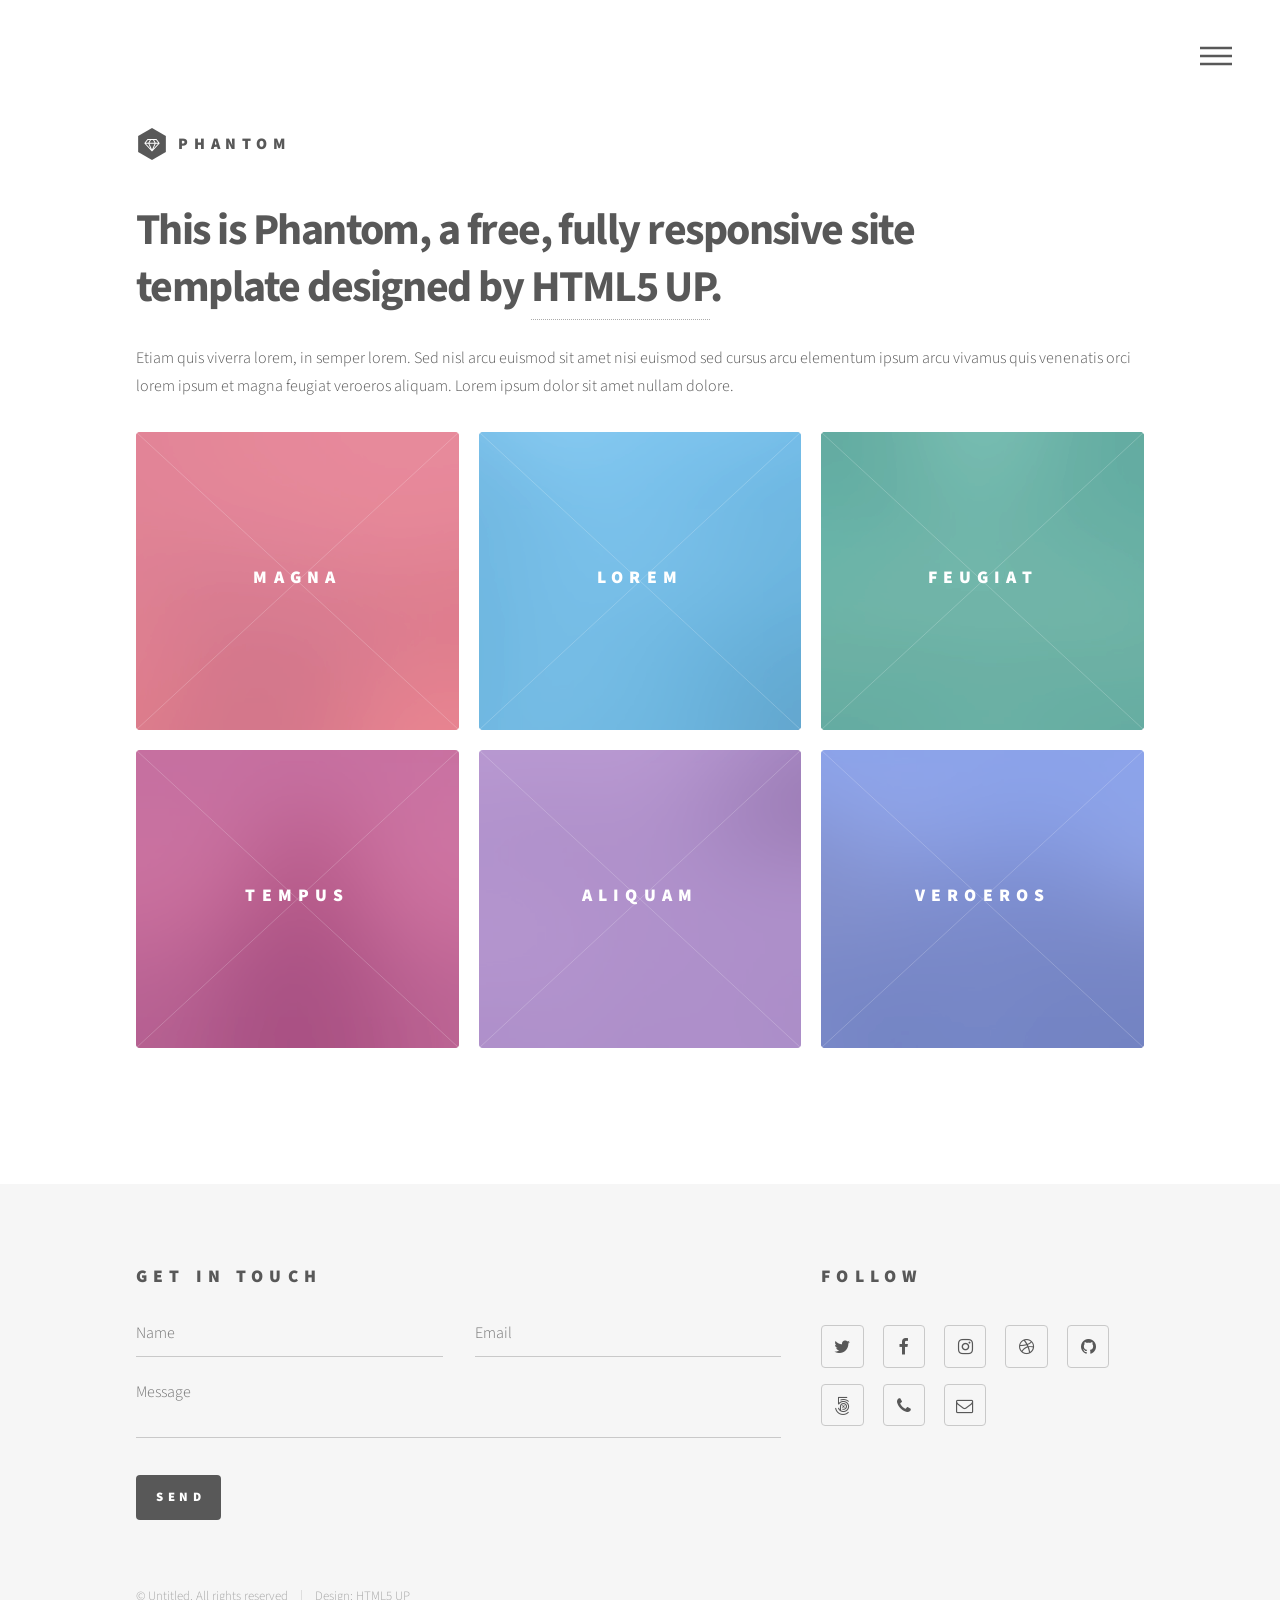
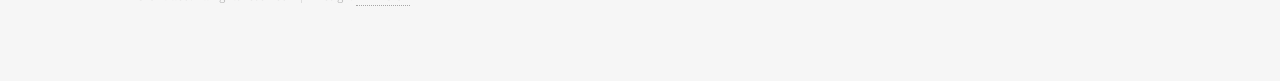
==== index.html @ 1b2cef35 "First commit" ====
<!DOCTYPE HTML>
<!--
	Phantom by HTML5 UP
	html5up.net | @ajlkn
	Free for personal and commercial use under the CCA 3.0 license (html5up.net/license)
-->
<html>
	<head>
		<title>Phantom by HTML5 UP</title>
		<meta charset="utf-8" />
		<meta name="viewport" content="width=device-width, initial-scale=1" />
		<!--[if lte IE 8]><script src="assets/js/ie/html5shiv.js"></script><![endif]-->
		<link rel="stylesheet" href="assets/css/main.css" />
		<!--[if lte IE 9]><link rel="stylesheet" href="assets/css/ie9.css" /><![endif]-->
		<!--[if lte IE 8]><link rel="stylesheet" href="assets/css/ie8.css" /><![endif]-->
	</head>
	<body>
		<!-- Wrapper -->
			<div id="wrapper">

				<!-- Header -->
					<header id="header">
						<div class="inner">

							<!-- Logo -->
								<a href="index.html" class="logo">
									<span class="symbol"><img src="images/logo.svg" alt="" /></span><span class="title">Phantom</span>
								</a>

							<!-- Nav -->
								<nav>
									<ul>
										<li><a href="#menu">Menu</a></li>
									</ul>
								</nav>

						</div>
					</header>

				<!-- Menu -->
					<nav id="menu">
						<h2>Menu</h2>
						<ul>
							<li><a href="index.html">Home</a></li>
							<li><a href="generic.html">Ipsum veroeros</a></li>
							<li><a href="generic.html">Tempus etiam</a></li>
							<li><a href="generic.html">Consequat dolor</a></li>
							<li><a href="elements.html">Elements</a></li>
						</ul>
					</nav>

				<!-- Main -->
					<div id="main">
						<div class="inner">
							<header>
								<h1>This is Phantom, a free, fully responsive site<br />
								template designed by <a href="http://html5up.net">HTML5 UP</a>.</h1>
								<p>Etiam quis viverra lorem, in semper lorem. Sed nisl arcu euismod sit amet nisi euismod sed cursus arcu elementum ipsum arcu vivamus quis venenatis orci lorem ipsum et magna feugiat veroeros aliquam. Lorem ipsum dolor sit amet nullam dolore.</p>
							</header>
							<section class="tiles">
								<article class="style1">
									<span class="image">
										<img src="images/pic01.jpg" alt="" />
									</span>
									<a href="generic.html">
										<h2>Magna</h2>
										<div class="content">
											<p>Sed nisl arcu euismod sit amet nisi lorem etiam dolor veroeros et feugiat.</p>
										</div>
									</a>
								</article>
								<article class="style2">
									<span class="image">
										<img src="images/pic02.jpg" alt="" />
									</span>
									<a href="generic.html">
										<h2>Lorem</h2>
										<div class="content">
											<p>Sed nisl arcu euismod sit amet nisi lorem etiam dolor veroeros et feugiat.</p>
										</div>
									</a>
								</article>
								<article class="style3">
									<span class="image">
										<img src="images/pic03.jpg" alt="" />
									</span>
									<a href="generic.html">
										<h2>Feugiat</h2>
										<div class="content">
											<p>Sed nisl arcu euismod sit amet nisi lorem etiam dolor veroeros et feugiat.</p>
										</div>
									</a>
								</article>
								<article class="style4">
									<span class="image">
										<img src="images/pic04.jpg" alt="" />
									</span>
									<a href="generic.html">
										<h2>Tempus</h2>
										<div class="content">
											<p>Sed nisl arcu euismod sit amet nisi lorem etiam dolor veroeros et feugiat.</p>
										</div>
									</a>
								</article>
								<article class="style5">
									<span class="image">
										<img src="images/pic05.jpg" alt="" />
									</span>
									<a href="generic.html">
										<h2>Aliquam</h2>
										<div class="content">
											<p>Sed nisl arcu euismod sit amet nisi lorem etiam dolor veroeros et feugiat.</p>
										</div>
									</a>
								</article>
								<article class="style6">
									<span class="image">
										<img src="images/pic06.jpg" alt="" />
									</span>
									<a href="generic.html">
										<h2>Veroeros</h2>
										<div class="content">
											<p>Sed nisl arcu euismod sit amet nisi lorem etiam dolor veroeros et feugiat.</p>
										</div>
									</a>
								</article>
								<article class="style2">
									<span class="image">
										<img src="images/pic07.jpg" alt="" />
									</span>
									<a href="generic.html">
										<h2>Ipsum</h2>
										<div class="content">
											<p>Sed nisl arcu euismod sit amet nisi lorem etiam dolor veroeros et feugiat.</p>
										</div>
									</a>
								</article>
								<article class="style3">
									<span class="image">
										<img src="images/pic08.jpg" alt="" />
									</span>
									<a href="generic.html">
										<h2>Dolor</h2>
										<div class="content">
											<p>Sed nisl arcu euismod sit amet nisi lorem etiam dolor veroeros et feugiat.</p>
										</div>
									</a>
								</article>
								<article class="style1">
									<span class="image">
										<img src="images/pic09.jpg" alt="" />
									</span>
									<a href="generic.html">
										<h2>Nullam</h2>
										<div class="content">
											<p>Sed nisl arcu euismod sit amet nisi lorem etiam dolor veroeros et feugiat.</p>
										</div>
									</a>
								</article>
								<article class="style5">
									<span class="image">
										<img src="images/pic10.jpg" alt="" />
									</span>
									<a href="generic.html">
										<h2>Ultricies</h2>
										<div class="content">
											<p>Sed nisl arcu euismod sit amet nisi lorem etiam dolor veroeros et feugiat.</p>
										</div>
									</a>
								</article>
								<article class="style6">
									<span class="image">
										<img src="images/pic11.jpg" alt="" />
									</span>
									<a href="generic.html">
										<h2>Dictum</h2>
										<div class="content">
											<p>Sed nisl arcu euismod sit amet nisi lorem etiam dolor veroeros et feugiat.</p>
										</div>
									</a>
								</article>
								<article class="style4">
									<span class="image">
										<img src="images/pic12.jpg" alt="" />
									</span>
									<a href="generic.html">
										<h2>Pretium</h2>
										<div class="content">
											<p>Sed nisl arcu euismod sit amet nisi lorem etiam dolor veroeros et feugiat.</p>
										</div>
									</a>
								</article>
							</section>
						</div>
					</div>

				<!-- Footer -->
					<footer id="footer">
						<div class="inner">
							<section>
								<h2>Get in touch</h2>
								<form method="post" action="#">
									<div class="field half first">
										<input type="text" name="name" id="name" placeholder="Name" />
									</div>
									<div class="field half">
										<input type="email" name="email" id="email" placeholder="Email" />
									</div>
									<div class="field">
										<textarea name="message" id="message" placeholder="Message"></textarea>
									</div>
									<ul class="actions">
										<li><input type="submit" value="Send" class="special" /></li>
									</ul>
								</form>
							</section>
							<section>
								<h2>Follow</h2>
								<ul class="icons">
									<li><a href="#" class="icon style2 fa-twitter"><span class="label">Twitter</span></a></li>
									<li><a href="#" class="icon style2 fa-facebook"><span class="label">Facebook</span></a></li>
									<li><a href="#" class="icon style2 fa-instagram"><span class="label">Instagram</span></a></li>
									<li><a href="#" class="icon style2 fa-dribbble"><span class="label">Dribbble</span></a></li>
									<li><a href="#" class="icon style2 fa-github"><span class="label">GitHub</span></a></li>
									<li><a href="#" class="icon style2 fa-500px"><span class="label">500px</span></a></li>
									<li><a href="#" class="icon style2 fa-phone"><span class="label">Phone</span></a></li>
									<li><a href="#" class="icon style2 fa-envelope-o"><span class="label">Email</span></a></li>
								</ul>
							</section>
							<ul class="copyright">
								<li>&copy; Untitled. All rights reserved</li><li>Design: <a href="http://html5up.net">HTML5 UP</a></li>
							</ul>
						</div>
					</footer>

			</div>

		<!-- Scripts -->
			<script src="assets/js/jquery.min.js"></script>
			<script src="assets/js/skel.min.js"></script>
			<script src="assets/js/util.js"></script>
			<!--[if lte IE 8]><script src="assets/js/ie/respond.min.js"></script><![endif]-->
			<script src="assets/js/main.js"></script>

	</body>
</html>
---- assets/css/main.css ----
@import url(font-awesome.min.css);
@import url("https://fonts.googleapis.com/css?family=Source+Sans+Pro:300,700,900");

/*
	Phantom by HTML5 UP
	html5up.net | @ajlkn
	Free for personal and commercial use under the CCA 3.0 license (html5up.net/license)
*/

/* Reset */

	html, body, div, span, applet, object, iframe, h1, h2, h3, h4, h5, h6, p, blockquote, pre, a, abbr, acronym, address, big, cite, code, del, dfn, em, img, ins, kbd, q, s, samp, small, strike, strong, sub, sup, tt, var, b, u, i, center, dl, dt, dd, ol, ul, li, fieldset, form, label, legend, table, caption, tbody, tfoot, thead, tr, th, td, article, aside, canvas, details, embed, figure, figcaption, footer, header, hgroup, menu, nav, output, ruby, section, summary, time, mark, audio, video {
		margin: 0;
		padding: 0;
		border: 0;
		font-size: 100%;
		font: inherit;
		vertical-align: baseline;
	}

	article, aside, details, figcaption, figure, footer, header, hgroup, menu, nav, section {
		display: block;
	}

	body {
		line-height: 1;
	}

	ol, ul {
		list-style: none;
	}

	blockquote, q {
		quotes: none;
	}

	blockquote:before, blockquote:after, q:before, q:after {
		content: '';
		content: none;
	}

	table {
		border-collapse: collapse;
		border-spacing: 0;
	}

	body {
		-webkit-text-size-adjust: none;
	}

/* Box Model */

	*, *:before, *:after {
		-moz-box-sizing: border-box;
		-webkit-box-sizing: border-box;
		box-sizing: border-box;
	}

/* Grid */

	.row {
		border-bottom: solid 1px transparent;
		-moz-box-sizing: border-box;
		-webkit-box-sizing: border-box;
		box-sizing: border-box;
	}

	.row > * {
		float: left;
		-moz-box-sizing: border-box;
		-webkit-box-sizing: border-box;
		box-sizing: border-box;
	}

	.row:after, .row:before {
		content: '';
		display: block;
		clear: both;
		height: 0;
	}

	.row.uniform > * > :first-child {
		margin-top: 0;
	}

	.row.uniform > * > :last-child {
		margin-bottom: 0;
	}

	.row.\30 \25 > * {
		padding: 0 0 0 0em;
	}

	.row.\30 \25 {
		margin: 0 0 -1px 0em;
	}

	.row.uniform.\30 \25 > * {
		padding: 0em 0 0 0em;
	}

	.row.uniform.\30 \25 {
		margin: 0em 0 -1px 0em;
	}

	.row > * {
		padding: 0 0 0 2em;
	}

	.row {
		margin: 0 0 -1px -2em;
	}

	.row.uniform > * {
		padding: 2em 0 0 2em;
	}

	.row.uniform {
		margin: -2em 0 -1px -2em;
	}

	.row.\32 00\25 > * {
		padding: 0 0 0 4em;
	}

	.row.\32 00\25 {
		margin: 0 0 -1px -4em;
	}

	.row.uniform.\32 00\25 > * {
		padding: 4em 0 0 4em;
	}

	.row.uniform.\32 00\25 {
		margin: -4em 0 -1px -4em;
	}

	.row.\31 50\25 > * {
		padding: 0 0 0 3em;
	}

	.row.\31 50\25 {
		margin: 0 0 -1px -3em;
	}

	.row.uniform.\31 50\25 > * {
		padding: 3em 0 0 3em;
	}

	.row.uniform.\31 50\25 {
		margin: -3em 0 -1px -3em;
	}

	.row.\35 0\25 > * {
		padding: 0 0 0 1em;
	}

	.row.\35 0\25 {
		margin: 0 0 -1px -1em;
	}

	.row.uniform.\35 0\25 > * {
		padding: 1em 0 0 1em;
	}

	.row.uniform.\35 0\25 {
		margin: -1em 0 -1px -1em;
	}

	.row.\32 5\25 > * {
		padding: 0 0 0 0.5em;
	}

	.row.\32 5\25 {
		margin: 0 0 -1px -0.5em;
	}

	.row.uniform.\32 5\25 > * {
		padding: 0.5em 0 0 0.5em;
	}

	.row.uniform.\32 5\25 {
		margin: -0.5em 0 -1px -0.5em;
	}

	.\31 2u, .\31 2u\24 {
		width: 100%;
		clear: none;
		margin-left: 0;
	}

	.\31 1u, .\31 1u\24 {
		width: 91.6666666667%;
		clear: none;
		margin-left: 0;
	}

	.\31 0u, .\31 0u\24 {
		width: 83.3333333333%;
		clear: none;
		margin-left: 0;
	}

	.\39 u, .\39 u\24 {
		width: 75%;
		clear: none;
		margin-left: 0;
	}

	.\38 u, .\38 u\24 {
		width: 66.6666666667%;
		clear: none;
		margin-left: 0;
	}

	.\37 u, .\37 u\24 {
		width: 58.3333333333%;
		clear: none;
		margin-left: 0;
	}

	.\36 u, .\36 u\24 {
		width: 50%;
		clear: none;
		margin-left: 0;
	}

	.\35 u, .\35 u\24 {
		width: 41.6666666667%;
		clear: none;
		margin-left: 0;
	}

	.\34 u, .\34 u\24 {
		width: 33.3333333333%;
		clear: none;
		margin-left: 0;
	}

	.\33 u, .\33 u\24 {
		width: 25%;
		clear: none;
		margin-left: 0;
	}

	.\32 u, .\32 u\24 {
		width: 16.6666666667%;
		clear: none;
		margin-left: 0;
	}

	.\31 u, .\31 u\24 {
		width: 8.3333333333%;
		clear: none;
		margin-left: 0;
	}

	.\31 2u\24 + *,
	.\31 1u\24 + *,
	.\31 0u\24 + *,
	.\39 u\24 + *,
	.\38 u\24 + *,
	.\37 u\24 + *,
	.\36 u\24 + *,
	.\35 u\24 + *,
	.\34 u\24 + *,
	.\33 u\24 + *,
	.\32 u\24 + *,
	.\31 u\24 + * {
		clear: left;
	}

	.\-11u {
		margin-left: 91.66667%;
	}

	.\-10u {
		margin-left: 83.33333%;
	}

	.\-9u {
		margin-left: 75%;
	}

	.\-8u {
		margin-left: 66.66667%;
	}

	.\-7u {
		margin-left: 58.33333%;
	}

	.\-6u {
		margin-left: 50%;
	}

	.\-5u {
		margin-left: 41.66667%;
	}

	.\-4u {
		margin-left: 33.33333%;
	}

	.\-3u {
		margin-left: 25%;
	}

	.\-2u {
		margin-left: 16.66667%;
	}

	.\-1u {
		margin-left: 8.33333%;
	}

	@media screen and (max-width: 1680px) {

		.row > * {
			padding: 0 0 0 2em;
		}

		.row {
			margin: 0 0 -1px -2em;
		}

		.row.uniform > * {
			padding: 2em 0 0 2em;
		}

		.row.uniform {
			margin: -2em 0 -1px -2em;
		}

		.row.\32 00\25 > * {
			padding: 0 0 0 4em;
		}

		.row.\32 00\25 {
			margin: 0 0 -1px -4em;
		}

		.row.uniform.\32 00\25 > * {
			padding: 4em 0 0 4em;
		}

		.row.uniform.\32 00\25 {
			margin: -4em 0 -1px -4em;
		}

		.row.\31 50\25 > * {
			padding: 0 0 0 3em;
		}

		.row.\31 50\25 {
			margin: 0 0 -1px -3em;
		}

		.row.uniform.\31 50\25 > * {
			padding: 3em 0 0 3em;
		}

		.row.uniform.\31 50\25 {
			margin: -3em 0 -1px -3em;
		}

		.row.\35 0\25 > * {
			padding: 0 0 0 1em;
		}

		.row.\35 0\25 {
			margin: 0 0 -1px -1em;
		}

		.row.uniform.\35 0\25 > * {
			padding: 1em 0 0 1em;
		}

		.row.uniform.\35 0\25 {
			margin: -1em 0 -1px -1em;
		}

		.row.\32 5\25 > * {
			padding: 0 0 0 0.5em;
		}

		.row.\32 5\25 {
			margin: 0 0 -1px -0.5em;
		}

		.row.uniform.\32 5\25 > * {
			padding: 0.5em 0 0 0.5em;
		}

		.row.uniform.\32 5\25 {
			margin: -0.5em 0 -1px -0.5em;
		}

		.\31 2u\28xlarge\29, .\31 2u\24\28xlarge\29 {
			width: 100%;
			clear: none;
			margin-left: 0;
		}

		.\31 1u\28xlarge\29, .\31 1u\24\28xlarge\29 {
			width: 91.6666666667%;
			clear: none;
			margin-left: 0;
		}

		.\31 0u\28xlarge\29, .\31 0u\24\28xlarge\29 {
			width: 83.3333333333%;
			clear: none;
			margin-left: 0;
		}

		.\39 u\28xlarge\29, .\39 u\24\28xlarge\29 {
			width: 75%;
			clear: none;
			margin-left: 0;
		}

		.\38 u\28xlarge\29, .\38 u\24\28xlarge\29 {
			width: 66.6666666667%;
			clear: none;
			margin-left: 0;
		}

		.\37 u\28xlarge\29, .\37 u\24\28xlarge\29 {
			width: 58.3333333333%;
			clear: none;
			margin-left: 0;
		}

		.\36 u\28xlarge\29, .\36 u\24\28xlarge\29 {
			width: 50%;
			clear: none;
			margin-left: 0;
		}

		.\35 u\28xlarge\29, .\35 u\24\28xlarge\29 {
			width: 41.6666666667%;
			clear: none;
			margin-left: 0;
		}

		.\34 u\28xlarge\29, .\34 u\24\28xlarge\29 {
			width: 33.3333333333%;
			clear: none;
			margin-left: 0;
		}

		.\33 u\28xlarge\29, .\33 u\24\28xlarge\29 {
			width: 25%;
			clear: none;
			margin-left: 0;
		}

		.\32 u\28xlarge\29, .\32 u\24\28xlarge\29 {
			width: 16.6666666667%;
			clear: none;
			margin-left: 0;
		}

		.\31 u\28xlarge\29, .\31 u\24\28xlarge\29 {
			width: 8.3333333333%;
			clear: none;
			margin-left: 0;
		}

		.\31 2u\24\28xlarge\29 + *,
		.\31 1u\24\28xlarge\29 + *,
		.\31 0u\24\28xlarge\29 + *,
		.\39 u\24\28xlarge\29 + *,
		.\38 u\24\28xlarge\29 + *,
		.\37 u\24\28xlarge\29 + *,
		.\36 u\24\28xlarge\29 + *,
		.\35 u\24\28xlarge\29 + *,
		.\34 u\24\28xlarge\29 + *,
		.\33 u\24\28xlarge\29 + *,
		.\32 u\24\28xlarge\29 + *,
		.\31 u\24\28xlarge\29 + * {
			clear: left;
		}

		.\-11u\28xlarge\29 {
			margin-left: 91.66667%;
		}

		.\-10u\28xlarge\29 {
			margin-left: 83.33333%;
		}

		.\-9u\28xlarge\29 {
			margin-left: 75%;
		}

		.\-8u\28xlarge\29 {
			margin-left: 66.66667%;
		}

		.\-7u\28xlarge\29 {
			margin-left: 58.33333%;
		}

		.\-6u\28xlarge\29 {
			margin-left: 50%;
		}

		.\-5u\28xlarge\29 {
			margin-left: 41.66667%;
		}

		.\-4u\28xlarge\29 {
			margin-left: 33.33333%;
		}

		.\-3u\28xlarge\29 {
			margin-left: 25%;
		}

		.\-2u\28xlarge\29 {
			margin-left: 16.66667%;
		}

		.\-1u\28xlarge\29 {
			margin-left: 8.33333%;
		}

	}

	@media screen and (max-width: 1280px) {

		.row > * {
			padding: 0 0 0 2em;
		}

		.row {
			margin: 0 0 -1px -2em;
		}

		.row.uniform > * {
			padding: 2em 0 0 2em;
		}

		.row.uniform {
			margin: -2em 0 -1px -2em;
		}

		.row.\32 00\25 > * {
			padding: 0 0 0 4em;
		}

		.row.\32 00\25 {
			margin: 0 0 -1px -4em;
		}

		.row.uniform.\32 00\25 > * {
			padding: 4em 0 0 4em;
		}

		.row.uniform.\32 00\25 {
			margin: -4em 0 -1px -4em;
		}

		.row.\31 50\25 > * {
			padding: 0 0 0 3em;
		}

		.row.\31 50\25 {
			margin: 0 0 -1px -3em;
		}

		.row.uniform.\31 50\25 > * {
			padding: 3em 0 0 3em;
		}

		.row.uniform.\31 50\25 {
			margin: -3em 0 -1px -3em;
		}

		.row.\35 0\25 > * {
			padding: 0 0 0 1em;
		}

		.row.\35 0\25 {
			margin: 0 0 -1px -1em;
		}

		.row.uniform.\35 0\25 > * {
			padding: 1em 0 0 1em;
		}

		.row.uniform.\35 0\25 {
			margin: -1em 0 -1px -1em;
		}

		.row.\32 5\25 > * {
			padding: 0 0 0 0.5em;
		}

		.row.\32 5\25 {
			margin: 0 0 -1px -0.5em;
		}

		.row.uniform.\32 5\25 > * {
			padding: 0.5em 0 0 0.5em;
		}

		.row.uniform.\32 5\25 {
			margin: -0.5em 0 -1px -0.5em;
		}

		.\31 2u\28large\29, .\31 2u\24\28large\29 {
			width: 100%;
			clear: none;
			margin-left: 0;
		}

		.\31 1u\28large\29, .\31 1u\24\28large\29 {
			width: 91.6666666667%;
			clear: none;
			margin-left: 0;
		}

		.\31 0u\28large\29, .\31 0u\24\28large\29 {
			width: 83.3333333333%;
			clear: none;
			margin-left: 0;
		}

		.\39 u\28large\29, .\39 u\24\28large\29 {
			width: 75%;
			clear: none;
			margin-left: 0;
		}

		.\38 u\28large\29, .\38 u\24\28large\29 {
			width: 66.6666666667%;
			clear: none;
			margin-left: 0;
		}

		.\37 u\28large\29, .\37 u\24\28large\29 {
			width: 58.3333333333%;
			clear: none;
			margin-left: 0;
		}

		.\36 u\28large\29, .\36 u\24\28large\29 {
			width: 50%;
			clear: none;
			margin-left: 0;
		}

		.\35 u\28large\29, .\35 u\24\28large\29 {
			width: 41.6666666667%;
			clear: none;
			margin-left: 0;
		}

		.\34 u\28large\29, .\34 u\24\28large\29 {
			width: 33.3333333333%;
			clear: none;
			margin-left: 0;
		}

		.\33 u\28large\29, .\33 u\24\28large\29 {
			width: 25%;
			clear: none;
			margin-left: 0;
		}

		.\32 u\28large\29, .\32 u\24\28large\29 {
			width: 16.6666666667%;
			clear: none;
			margin-left: 0;
		}

		.\31 u\28large\29, .\31 u\24\28large\29 {
			width: 8.3333333333%;
			clear: none;
			margin-left: 0;
		}

		.\31 2u\24\28large\29 + *,
		.\31 1u\24\28large\29 + *,
		.\31 0u\24\28large\29 + *,
		.\39 u\24\28large\29 + *,
		.\38 u\24\28large\29 + *,
		.\37 u\24\28large\29 + *,
		.\36 u\24\28large\29 + *,
		.\35 u\24\28large\29 + *,
		.\34 u\24\28large\29 + *,
		.\33 u\24\28large\29 + *,
		.\32 u\24\28large\29 + *,
		.\31 u\24\28large\29 + * {
			clear: left;
		}

		.\-11u\28large\29 {
			margin-left: 91.66667%;
		}

		.\-10u\28large\29 {
			margin-left: 83.33333%;
		}

		.\-9u\28large\29 {
			margin-left: 75%;
		}

		.\-8u\28large\29 {
			margin-left: 66.66667%;
		}

		.\-7u\28large\29 {
			margin-left: 58.33333%;
		}

		.\-6u\28large\29 {
			margin-left: 50%;
		}

		.\-5u\28large\29 {
			margin-left: 41.66667%;
		}

		.\-4u\28large\29 {
			margin-left: 33.33333%;
		}

		.\-3u\28large\29 {
			margin-left: 25%;
		}

		.\-2u\28large\29 {
			margin-left: 16.66667%;
		}

		.\-1u\28large\29 {
			margin-left: 8.33333%;
		}

	}

	@media screen and (max-width: 980px) {

		.row > * {
			padding: 0 0 0 1.5em;
		}

		.row {
			margin: 0 0 -1px -1.5em;
		}

		.row.uniform > * {
			padding: 1.5em 0 0 1.5em;
		}

		.row.uniform {
			margin: -1.5em 0 -1px -1.5em;
		}

		.row.\32 00\25 > * {
			padding: 0 0 0 3em;
		}

		.row.\32 00\25 {
			margin: 0 0 -1px -3em;
		}

		.row.uniform.\32 00\25 > * {
			padding: 3em 0 0 3em;
		}

		.row.uniform.\32 00\25 {
			margin: -3em 0 -1px -3em;
		}

		.row.\31 50\25 > * {
			padding: 0 0 0 2.25em;
		}

		.row.\31 50\25 {
			margin: 0 0 -1px -2.25em;
		}

		.row.uniform.\31 50\25 > * {
			padding: 2.25em 0 0 2.25em;
		}

		.row.uniform.\31 50\25 {
			margin: -2.25em 0 -1px -2.25em;
		}

		.row.\35 0\25 > * {
			padding: 0 0 0 0.75em;
		}

		.row.\35 0\25 {
			margin: 0 0 -1px -0.75em;
		}

		.row.uniform.\35 0\25 > * {
			padding: 0.75em 0 0 0.75em;
		}

		.row.uniform.\35 0\25 {
			margin: -0.75em 0 -1px -0.75em;
		}

		.row.\32 5\25 > * {
			padding: 0 0 0 0.375em;
		}

		.row.\32 5\25 {
			margin: 0 0 -1px -0.375em;
		}

		.row.uniform.\32 5\25 > * {
			padding: 0.375em 0 0 0.375em;
		}

		.row.uniform.\32 5\25 {
			margin: -0.375em 0 -1px -0.375em;
		}

		.\31 2u\28medium\29, .\31 2u\24\28medium\29 {
			width: 100%;
			clear: none;
			margin-left: 0;
		}

		.\31 1u\28medium\29, .\31 1u\24\28medium\29 {
			width: 91.6666666667%;
			clear: none;
			margin-left: 0;
		}

		.\31 0u\28medium\29, .\31 0u\24\28medium\29 {
			width: 83.3333333333%;
			clear: none;
			margin-left: 0;
		}

		.\39 u\28medium\29, .\39 u\24\28medium\29 {
			width: 75%;
			clear: none;
			margin-left: 0;
		}

		.\38 u\28medium\29, .\38 u\24\28medium\29 {
			width: 66.6666666667%;
			clear: none;
			margin-left: 0;
		}

		.\37 u\28medium\29, .\37 u\24\28medium\29 {
			width: 58.3333333333%;
			clear: none;
			margin-left: 0;
		}

		.\36 u\28medium\29, .\36 u\24\28medium\29 {
			width: 50%;
			clear: none;
			margin-left: 0;
		}

		.\35 u\28medium\29, .\35 u\24\28medium\29 {
			width: 41.6666666667%;
			clear: none;
			margin-left: 0;
		}

		.\34 u\28medium\29, .\34 u\24\28medium\29 {
			width: 33.3333333333%;
			clear: none;
			margin-left: 0;
		}

		.\33 u\28medium\29, .\33 u\24\28medium\29 {
			width: 25%;
			clear: none;
			margin-left: 0;
		}

		.\32 u\28medium\29, .\32 u\24\28medium\29 {
			width: 16.6666666667%;
			clear: none;
			margin-left: 0;
		}

		.\31 u\28medium\29, .\31 u\24\28medium\29 {
			width: 8.3333333333%;
			clear: none;
			margin-left: 0;
		}

		.\31 2u\24\28medium\29 + *,
		.\31 1u\24\28medium\29 + *,
		.\31 0u\24\28medium\29 + *,
		.\39 u\24\28medium\29 + *,
		.\38 u\24\28medium\29 + *,
		.\37 u\24\28medium\29 + *,
		.\36 u\24\28medium\29 + *,
		.\35 u\24\28medium\29 + *,
		.\34 u\24\28medium\29 + *,
		.\33 u\24\28medium\29 + *,
		.\32 u\24\28medium\29 + *,
		.\31 u\24\28medium\29 + * {
			clear: left;
		}

		.\-11u\28medium\29 {
			margin-left: 91.66667%;
		}

		.\-10u\28medium\29 {
			margin-left: 83.33333%;
		}

		.\-9u\28medium\29 {
			margin-left: 75%;
		}

		.\-8u\28medium\29 {
			margin-left: 66.66667%;
		}

		.\-7u\28medium\29 {
			margin-left: 58.33333%;
		}

		.\-6u\28medium\29 {
			margin-left: 50%;
		}

		.\-5u\28medium\29 {
			margin-left: 41.66667%;
		}

		.\-4u\28medium\29 {
			margin-left: 33.33333%;
		}

		.\-3u\28medium\29 {
			margin-left: 25%;
		}

		.\-2u\28medium\29 {
			margin-left: 16.66667%;
		}

		.\-1u\28medium\29 {
			margin-left: 8.33333%;
		}

	}

	@media screen and (max-width: 736px) {

		.row > * {
			padding: 0 0 0 1em;
		}

		.row {
			margin: 0 0 -1px -1em;
		}

		.row.uniform > * {
			padding: 1em 0 0 1em;
		}

		.row.uniform {
			margin: -1em 0 -1px -1em;
		}

		.row.\32 00\25 > * {
			padding: 0 0 0 2em;
		}

		.row.\32 00\25 {
			margin: 0 0 -1px -2em;
		}

		.row.uniform.\32 00\25 > * {
			padding: 2em 0 0 2em;
		}

		.row.uniform.\32 00\25 {
			margin: -2em 0 -1px -2em;
		}

		.row.\31 50\25 > * {
			padding: 0 0 0 1.5em;
		}

		.row.\31 50\25 {
			margin: 0 0 -1px -1.5em;
		}

		.row.uniform.\31 50\25 > * {
			padding: 1.5em 0 0 1.5em;
		}

		.row.uniform.\31 50\25 {
			margin: -1.5em 0 -1px -1.5em;
		}

		.row.\35 0\25 > * {
			padding: 0 0 0 0.5em;
		}

		.row.\35 0\25 {
			margin: 0 0 -1px -0.5em;
		}

		.row.uniform.\35 0\25 > * {
			padding: 0.5em 0 0 0.5em;
		}

		.row.uniform.\35 0\25 {
			margin: -0.5em 0 -1px -0.5em;
		}

		.row.\32 5\25 > * {
			padding: 0 0 0 0.25em;
		}

		.row.\32 5\25 {
			margin: 0 0 -1px -0.25em;
		}

		.row.uniform.\32 5\25 > * {
			padding: 0.25em 0 0 0.25em;
		}

		.row.uniform.\32 5\25 {
			margin: -0.25em 0 -1px -0.25em;
		}

		.\31 2u\28small\29, .\31 2u\24\28small\29 {
			width: 100%;
			clear: none;
			margin-left: 0;
		}

		.\31 1u\28small\29, .\31 1u\24\28small\29 {
			width: 91.6666666667%;
			clear: none;
			margin-left: 0;
		}

		.\31 0u\28small\29, .\31 0u\24\28small\29 {
			width: 83.3333333333%;
			clear: none;
			margin-left: 0;
		}

		.\39 u\28small\29, .\39 u\24\28small\29 {
			width: 75%;
			clear: none;
			margin-left: 0;
		}

		.\38 u\28small\29, .\38 u\24\28small\29 {
			width: 66.6666666667%;
			clear: none;
			margin-left: 0;
		}

		.\37 u\28small\29, .\37 u\24\28small\29 {
			width: 58.3333333333%;
			clear: none;
			margin-left: 0;
		}

		.\36 u\28small\29, .\36 u\24\28small\29 {
			width: 50%;
			clear: none;
			margin-left: 0;
		}

		.\35 u\28small\29, .\35 u\24\28small\29 {
			width: 41.6666666667%;
			clear: none;
			margin-left: 0;
		}

		.\34 u\28small\29, .\34 u\24\28small\29 {
			width: 33.3333333333%;
			clear: none;
			margin-left: 0;
		}

		.\33 u\28small\29, .\33 u\24\28small\29 {
			width: 25%;
			clear: none;
			margin-left: 0;
		}

		.\32 u\28small\29, .\32 u\24\28small\29 {
			width: 16.6666666667%;
			clear: none;
			margin-left: 0;
		}

		.\31 u\28small\29, .\31 u\24\28small\29 {
			width: 8.3333333333%;
			clear: none;
			margin-left: 0;
		}

		.\31 2u\24\28small\29 + *,
		.\31 1u\24\28small\29 + *,
		.\31 0u\24\28small\29 + *,
		.\39 u\24\28small\29 + *,
		.\38 u\24\28small\29 + *,
		.\37 u\24\28small\29 + *,
		.\36 u\24\28small\29 + *,
		.\35 u\24\28small\29 + *,
		.\34 u\24\28small\29 + *,
		.\33 u\24\28small\29 + *,
		.\32 u\24\28small\29 + *,
		.\31 u\24\28small\29 + * {
			clear: left;
		}

		.\-11u\28small\29 {
			margin-left: 91.66667%;
		}

		.\-10u\28small\29 {
			margin-left: 83.33333%;
		}

		.\-9u\28small\29 {
			margin-left: 75%;
		}

		.\-8u\28small\29 {
			margin-left: 66.66667%;
		}

		.\-7u\28small\29 {
			margin-left: 58.33333%;
		}

		.\-6u\28small\29 {
			margin-left: 50%;
		}

		.\-5u\28small\29 {
			margin-left: 41.66667%;
		}

		.\-4u\28small\29 {
			margin-left: 33.33333%;
		}

		.\-3u\28small\29 {
			margin-left: 25%;
		}

		.\-2u\28small\29 {
			margin-left: 16.66667%;
		}

		.\-1u\28small\29 {
			margin-left: 8.33333%;
		}

	}

	@media screen and (max-width: 480px) {

		.row > * {
			padding: 0 0 0 1em;
		}

		.row {
			margin: 0 0 -1px -1em;
		}

		.row.uniform > * {
			padding: 1em 0 0 1em;
		}

		.row.uniform {
			margin: -1em 0 -1px -1em;
		}

		.row.\32 00\25 > * {
			padding: 0 0 0 2em;
		}

		.row.\32 00\25 {
			margin: 0 0 -1px -2em;
		}

		.row.uniform.\32 00\25 > * {
			padding: 2em 0 0 2em;
		}

		.row.uniform.\32 00\25 {
			margin: -2em 0 -1px -2em;
		}

		.row.\31 50\25 > * {
			padding: 0 0 0 1.5em;
		}

		.row.\31 50\25 {
			margin: 0 0 -1px -1.5em;
		}

		.row.uniform.\31 50\25 > * {
			padding: 1.5em 0 0 1.5em;
		}

		.row.uniform.\31 50\25 {
			margin: -1.5em 0 -1px -1.5em;
		}

		.row.\35 0\25 > * {
			padding: 0 0 0 0.5em;
		}

		.row.\35 0\25 {
			margin: 0 0 -1px -0.5em;
		}

		.row.uniform.\35 0\25 > * {
			padding: 0.5em 0 0 0.5em;
		}

		.row.uniform.\35 0\25 {
			margin: -0.5em 0 -1px -0.5em;
		}

		.row.\32 5\25 > * {
			padding: 0 0 0 0.25em;
		}

		.row.\32 5\25 {
			margin: 0 0 -1px -0.25em;
		}

		.row.uniform.\32 5\25 > * {
			padding: 0.25em 0 0 0.25em;
		}

		.row.uniform.\32 5\25 {
			margin: -0.25em 0 -1px -0.25em;
		}

		.\31 2u\28xsmall\29, .\31 2u\24\28xsmall\29 {
			width: 100%;
			clear: none;
			margin-left: 0;
		}

		.\31 1u\28xsmall\29, .\31 1u\24\28xsmall\29 {
			width: 91.6666666667%;
			clear: none;
			margin-left: 0;
		}

		.\31 0u\28xsmall\29, .\31 0u\24\28xsmall\29 {
			width: 83.3333333333%;
			clear: none;
			margin-left: 0;
		}

		.\39 u\28xsmall\29, .\39 u\24\28xsmall\29 {
			width: 75%;
			clear: none;
			margin-left: 0;
		}

		.\38 u\28xsmall\29, .\38 u\24\28xsmall\29 {
			width: 66.6666666667%;
			clear: none;
			margin-left: 0;
		}

		.\37 u\28xsmall\29, .\37 u\24\28xsmall\29 {
			width: 58.3333333333%;
			clear: none;
			margin-left: 0;
		}

		.\36 u\28xsmall\29, .\36 u\24\28xsmall\29 {
			width: 50%;
			clear: none;
			margin-left: 0;
		}

		.\35 u\28xsmall\29, .\35 u\24\28xsmall\29 {
			width: 41.6666666667%;
			clear: none;
			margin-left: 0;
		}

		.\34 u\28xsmall\29, .\34 u\24\28xsmall\29 {
			width: 33.3333333333%;
			clear: none;
			margin-left: 0;
		}

		.\33 u\28xsmall\29, .\33 u\24\28xsmall\29 {
			width: 25%;
			clear: none;
			margin-left: 0;
		}

		.\32 u\28xsmall\29, .\32 u\24\28xsmall\29 {
			width: 16.6666666667%;
			clear: none;
			margin-left: 0;
		}

		.\31 u\28xsmall\29, .\31 u\24\28xsmall\29 {
			width: 8.3333333333%;
			clear: none;
			margin-left: 0;
		}

		.\31 2u\24\28xsmall\29 + *,
		.\31 1u\24\28xsmall\29 + *,
		.\31 0u\24\28xsmall\29 + *,
		.\39 u\24\28xsmall\29 + *,
		.\38 u\24\28xsmall\29 + *,
		.\37 u\24\28xsmall\29 + *,
		.\36 u\24\28xsmall\29 + *,
		.\35 u\24\28xsmall\29 + *,
		.\34 u\24\28xsmall\29 + *,
		.\33 u\24\28xsmall\29 + *,
		.\32 u\24\28xsmall\29 + *,
		.\31 u\24\28xsmall\29 + * {
			clear: left;
		}

		.\-11u\28xsmall\29 {
			margin-left: 91.66667%;
		}

		.\-10u\28xsmall\29 {
			margin-left: 83.33333%;
		}

		.\-9u\28xsmall\29 {
			margin-left: 75%;
		}

		.\-8u\28xsmall\29 {
			margin-left: 66.66667%;
		}

		.\-7u\28xsmall\29 {
			margin-left: 58.33333%;
		}

		.\-6u\28xsmall\29 {
			margin-left: 50%;
		}

		.\-5u\28xsmall\29 {
			margin-left: 41.66667%;
		}

		.\-4u\28xsmall\29 {
			margin-left: 33.33333%;
		}

		.\-3u\28xsmall\29 {
			margin-left: 25%;
		}

		.\-2u\28xsmall\29 {
			margin-left: 16.66667%;
		}

		.\-1u\28xsmall\29 {
			margin-left: 8.33333%;
		}

	}

	@media screen and (max-width: 360px) {

		.row > * {
			padding: 0 0 0 1em;
		}

		.row {
			margin: 0 0 -1px -1em;
		}

		.row.uniform > * {
			padding: 1em 0 0 1em;
		}

		.row.uniform {
			margin: -1em 0 -1px -1em;
		}

		.row.\32 00\25 > * {
			padding: 0 0 0 2em;
		}

		.row.\32 00\25 {
			margin: 0 0 -1px -2em;
		}

		.row.uniform.\32 00\25 > * {
			padding: 2em 0 0 2em;
		}

		.row.uniform.\32 00\25 {
			margin: -2em 0 -1px -2em;
		}

		.row.\31 50\25 > * {
			padding: 0 0 0 1.5em;
		}

		.row.\31 50\25 {
			margin: 0 0 -1px -1.5em;
		}

		.row.uniform.\31 50\25 > * {
			padding: 1.5em 0 0 1.5em;
		}

		.row.uniform.\31 50\25 {
			margin: -1.5em 0 -1px -1.5em;
		}

		.row.\35 0\25 > * {
			padding: 0 0 0 0.5em;
		}

		.row.\35 0\25 {
			margin: 0 0 -1px -0.5em;
		}

		.row.uniform.\35 0\25 > * {
			padding: 0.5em 0 0 0.5em;
		}

		.row.uniform.\35 0\25 {
			margin: -0.5em 0 -1px -0.5em;
		}

		.row.\32 5\25 > * {
			padding: 0 0 0 0.25em;
		}

		.row.\32 5\25 {
			margin: 0 0 -1px -0.25em;
		}

		.row.uniform.\32 5\25 > * {
			padding: 0.25em 0 0 0.25em;
		}

		.row.uniform.\32 5\25 {
			margin: -0.25em 0 -1px -0.25em;
		}

		.\31 2u\28xxsmall\29, .\31 2u\24\28xxsmall\29 {
			width: 100%;
			clear: none;
			margin-left: 0;
		}

		.\31 1u\28xxsmall\29, .\31 1u\24\28xxsmall\29 {
			width: 91.6666666667%;
			clear: none;
			margin-left: 0;
		}

		.\31 0u\28xxsmall\29, .\31 0u\24\28xxsmall\29 {
			width: 83.3333333333%;
			clear: none;
			margin-left: 0;
		}

		.\39 u\28xxsmall\29, .\39 u\24\28xxsmall\29 {
			width: 75%;
			clear: none;
			margin-left: 0;
		}

		.\38 u\28xxsmall\29, .\38 u\24\28xxsmall\29 {
			width: 66.6666666667%;
			clear: none;
			margin-left: 0;
		}

		.\37 u\28xxsmall\29, .\37 u\24\28xxsmall\29 {
			width: 58.3333333333%;
			clear: none;
			margin-left: 0;
		}

		.\36 u\28xxsmall\29, .\36 u\24\28xxsmall\29 {
			width: 50%;
			clear: none;
			margin-left: 0;
		}

		.\35 u\28xxsmall\29, .\35 u\24\28xxsmall\29 {
			width: 41.6666666667%;
			clear: none;
			margin-left: 0;
		}

		.\34 u\28xxsmall\29, .\34 u\24\28xxsmall\29 {
			width: 33.3333333333%;
			clear: none;
			margin-left: 0;
		}

		.\33 u\28xxsmall\29, .\33 u\24\28xxsmall\29 {
			width: 25%;
			clear: none;
			margin-left: 0;
		}

		.\32 u\28xxsmall\29, .\32 u\24\28xxsmall\29 {
			width: 16.6666666667%;
			clear: none;
			margin-left: 0;
		}

		.\31 u\28xxsmall\29, .\31 u\24\28xxsmall\29 {
			width: 8.3333333333%;
			clear: none;
			margin-left: 0;
		}

		.\31 2u\24\28xxsmall\29 + *,
		.\31 1u\24\28xxsmall\29 + *,
		.\31 0u\24\28xxsmall\29 + *,
		.\39 u\24\28xxsmall\29 + *,
		.\38 u\24\28xxsmall\29 + *,
		.\37 u\24\28xxsmall\29 + *,
		.\36 u\24\28xxsmall\29 + *,
		.\35 u\24\28xxsmall\29 + *,
		.\34 u\24\28xxsmall\29 + *,
		.\33 u\24\28xxsmall\29 + *,
		.\32 u\24\28xxsmall\29 + *,
		.\31 u\24\28xxsmall\29 + * {
			clear: left;
		}

		.\-11u\28xxsmall\29 {
			margin-left: 91.66667%;
		}

		.\-10u\28xxsmall\29 {
			margin-left: 83.33333%;
		}

		.\-9u\28xxsmall\29 {
			margin-left: 75%;
		}

		.\-8u\28xxsmall\29 {
			margin-left: 66.66667%;
		}

		.\-7u\28xxsmall\29 {
			margin-left: 58.33333%;
		}

		.\-6u\28xxsmall\29 {
			margin-left: 50%;
		}

		.\-5u\28xxsmall\29 {
			margin-left: 41.66667%;
		}

		.\-4u\28xxsmall\29 {
			margin-left: 33.33333%;
		}

		.\-3u\28xxsmall\29 {
			margin-left: 25%;
		}

		.\-2u\28xxsmall\29 {
			margin-left: 16.66667%;
		}

		.\-1u\28xxsmall\29 {
			margin-left: 8.33333%;
		}

	}

/* Basic */

	@-ms-viewport {
		width: device-width;
	}

	body {
		-ms-overflow-style: scrollbar;
	}

	@media screen and (max-width: 480px) {

		html, body {
			min-width: 320px;
		}

	}

	body {
		background: #ffffff;
	}

		body.is-loading *, body.is-loading *:before, body.is-loading *:after {
			-moz-animation: none !important;
			-webkit-animation: none !important;
			-ms-animation: none !important;
			animation: none !important;
			-moz-transition: none !important;
			-webkit-transition: none !important;
			-ms-transition: none !important;
			transition: none !important;
		}

/* Type */

	body, input, select, textarea {
		color: #585858;
		font-family: "Source Sans Pro", Helvetica, sans-serif;
		font-size: 16pt;
		font-weight: 300;
		line-height: 1.75;
	}

		@media screen and (max-width: 1680px) {

			body, input, select, textarea {
				font-size: 14pt;
			}

		}

		@media screen and (max-width: 1280px) {

			body, input, select, textarea {
				font-size: 12pt;
			}

		}

	a {
		-moz-transition: border-bottom-color 0.2s ease, color 0.2s ease;
		-webkit-transition: border-bottom-color 0.2s ease, color 0.2s ease;
		-ms-transition: border-bottom-color 0.2s ease, color 0.2s ease;
		transition: border-bottom-color 0.2s ease, color 0.2s ease;
		text-decoration: none;
		color: #585858;
		border-bottom: dotted 1px rgba(88, 88, 88, 0.5);
	}

		a:hover {
			border-bottom-color: transparent;
			color: #f2849e !important;
		}

	strong, b {
		font-weight: 900;
	}

	em, i {
		font-style: italic;
	}

	p {
		margin: 0 0 2em 0;
	}

	h1 {
		font-size: 2.75em;
		font-weight: 700;
		line-height: 1.3;
		margin: 0 0 1em 0;
		letter-spacing: -0.035em;
	}

		h1 a {
			color: inherit;
		}

		@media screen and (max-width: 736px) {

			h1 {
				font-size: 2em;
				margin: 0 0 1em 0;
			}

		}

		@media screen and (max-width: 360px) {

			h1 {
				font-size: 1.75em;
			}

		}

	h2, h3, h4, h5, h6 {
		font-weight: 900;
		line-height: 1.5;
		margin: 0 0 2em 0;
		text-transform: uppercase;
		letter-spacing: 0.35em;
	}

		h2 a, h3 a, h4 a, h5 a, h6 a {
			color: inherit;
		}

	h2 {
		font-size: 1.1em;
	}

	h3 {
		font-size: 1em;
	}

	h4 {
		font-size: 0.8em;
	}

	h5 {
		font-size: 0.8em;
	}

	h6 {
		font-size: 0.8em;
	}

	@media screen and (max-width: 980px) {

		h1 br, h2 br, h3 br, h4 br, h5 br, h6 br {
			display: none;
		}

	}

	@media screen and (max-width: 736px) {

		h2 {
			font-size: 1em;
		}

		h3 {
			font-size: 0.8em;
		}

	}

	sub {
		font-size: 0.8em;
		position: relative;
		top: 0.5em;
	}

	sup {
		font-size: 0.8em;
		position: relative;
		top: -0.5em;
	}

	blockquote {
		border-left: solid 4px #c9c9c9;
		font-style: italic;
		margin: 0 0 2em 0;
		padding: 0.5em 0 0.5em 2em;
	}

	code {
		background: rgba(144, 144, 144, 0.075);
		border-radius: 4px;
		border: solid 1px #c9c9c9;
		font-family: "Courier New", monospace;
		font-size: 0.9em;
		margin: 0 0.25em;
		padding: 0.25em 0.65em;
	}

	pre {
		-webkit-overflow-scrolling: touch;
		font-family: "Courier New", monospace;
		font-size: 0.9em;
		margin: 0 0 2em 0;
	}

		pre code {
			display: block;
			line-height: 1.75;
			padding: 1em 1.5em;
			overflow-x: auto;
		}

	hr {
		border: 0;
		border-bottom: solid 1px #c9c9c9;
		margin: 2em 0;
	}

		hr.major {
			margin: 3em 0;
		}

	.align-left {
		text-align: left;
	}

	.align-center {
		text-align: center;
	}

	.align-right {
		text-align: right;
	}

/* Section/Article */

	section.special, article.special {
		text-align: center;
	}

	header p {
		margin-top: -1em;
	}

	@media screen and (max-width: 736px) {

		header p {
			margin-top: 0;
		}

	}

/* Icon */

	.icon {
		text-decoration: none;
		border-bottom: none;
		position: relative;
	}

		.icon:before {
			-moz-osx-font-smoothing: grayscale;
			-webkit-font-smoothing: antialiased;
			font-family: FontAwesome;
			font-style: normal;
			font-weight: normal;
			text-transform: none !important;
		}

		.icon > .label {
			display: none;
		}

		.icon.style2 {
			-moz-transition: background-color 0.2s ease-in-out, color 0.2s ease-in-out, border-color 0.2s ease-in-out;
			-webkit-transition: background-color 0.2s ease-in-out, color 0.2s ease-in-out, border-color 0.2s ease-in-out;
			-ms-transition: background-color 0.2s ease-in-out, color 0.2s ease-in-out, border-color 0.2s ease-in-out;
			transition: background-color 0.2s ease-in-out, color 0.2s ease-in-out, border-color 0.2s ease-in-out;
			background-color: transparent;
			border: solid 1px #c9c9c9;
			border-radius: 4px;
			width: 2.65em;
			height: 2.65em;
			display: inline-block;
			text-align: center;
			line-height: 2.65em;
			color: inherit;
		}

			.icon.style2:before {
				font-size: 1.1em;
			}

			.icon.style2:hover {
				color: #f2849e;
				border-color: #f2849e;
			}

			.icon.style2:active {
				background-color: rgba(242, 132, 158, 0.1);
			}

/* List */

	ol {
		list-style: decimal;
		margin: 0 0 2em 0;
		padding-left: 1.25em;
	}

		ol li {
			padding-left: 0.25em;
		}

	ul {
		list-style: disc;
		margin: 0 0 2em 0;
		padding-left: 1em;
	}

		ul li {
			padding-left: 0.5em;
		}

		ul.alt {
			list-style: none;
			padding-left: 0;
		}

			ul.alt li {
				border-top: solid 1px #c9c9c9;
				padding: 0.5em 0;
			}

				ul.alt li:first-child {
					border-top: 0;
					padding-top: 0;
				}

		ul.icons {
			cursor: default;
			list-style: none;
			padding-left: 0;
			margin: -1em 0 2em -1em;
		}

			ul.icons li {
				display: inline-block;
				padding: 1em 0 0 1em;
			}

		ul.actions {
			cursor: default;
			list-style: none;
			padding-left: 0;
		}

			ul.actions li {
				display: inline-block;
				padding: 0 1em 0 0;
				vertical-align: middle;
			}

				ul.actions li:last-child {
					padding-right: 0;
				}

			ul.actions.small li {
				padding: 0 0.5em 0 0;
			}

			ul.actions.vertical li {
				display: block;
				padding: 1em 0 0 0;
			}

				ul.actions.vertical li:first-child {
					padding-top: 0;
				}

				ul.actions.vertical li > * {
					margin-bottom: 0;
				}

			ul.actions.vertical.small li {
				padding: 0.5em 0 0 0;
			}

				ul.actions.vertical.small li:first-child {
					padding-top: 0;
				}

			ul.actions.fit {
				display: table;
				margin-left: -1em;
				padding: 0;
				table-layout: fixed;
				width: calc(100% + 1em);
			}

				ul.actions.fit li {
					display: table-cell;
					padding: 0 0 0 1em;
				}

					ul.actions.fit li > * {
						margin-bottom: 0;
					}

				ul.actions.fit.small {
					margin-left: -0.5em;
					width: calc(100% + 0.5em);
				}

					ul.actions.fit.small li {
						padding: 0 0 0 0.5em;
					}

			@media screen and (max-width: 480px) {

				ul.actions {
					margin: 0 0 2em 0;
				}

					ul.actions li {
						padding: 1em 0 0 0;
						display: block;
						text-align: center;
						width: 100%;
					}

						ul.actions li:first-child {
							padding-top: 0;
						}

						ul.actions li > * {
							width: 100%;
							margin: 0 !important;
						}

							ul.actions li > *.icon:before {
								margin-left: -2em;
							}

					ul.actions.small li {
						padding: 0.5em 0 0 0;
					}

						ul.actions.small li:first-child {
							padding-top: 0;
						}

			}

	dl {
		margin: 0 0 2em 0;
	}

		dl dt {
			display: block;
			font-weight: 900;
			margin: 0 0 1em 0;
		}

		dl dd {
			margin-left: 2em;
		}

/* Form */

	form {
		margin: -1em 0 2em 0;
	}

		form:after {
			content: '';
			display: block;
			clear: both;
			height: 1px;
		}

		form .field {
			position: relative;
			float: left;
			margin: 0 0 1.3em 0;
			vertical-align: top;
			width: 100%;
		}

		form .half {
			width: calc(50% + 1em) !important;
			padding-left: 2em;
		}

		form .half.first {
			width: calc(50% - 1em) !important;
			padding-left: 0;
		}

		form :last-child {
			margin-bottom: 0;
		}

		form .half:nth-last-child(2) {
			margin-bottom: 0;
		}

		form .actions {
			position: relative;
			clear: both;
			padding-top: 1em;
		}

		@media screen and (max-width: 480px) {

			form .half {
				width: 100% !important;
				padding-left: 0;
			}

			form .half.first {
				width: 100% !important;
				padding-left: 0;
			}

			form .half:nth-last-child(2) {
				margin: 0 0 1.3em 0;
			}

		}

	label {
		display: block;
		font-size: 0.9em;
		font-weight: 900;
		margin: 0 0 1em 0;
	}

	input[type="text"],
	input[type="password"],
	input[type="email"],
	input[type="tel"],
	select,
	textarea {
		-moz-appearance: none;
		-webkit-appearance: none;
		-ms-appearance: none;
		appearance: none;
		background-color: transparent;
		border: none;
		border-radius: 0;
		border-bottom: solid 1px #c9c9c9;
		color: inherit;
		display: block;
		outline: 0;
		padding: 0;
		text-decoration: none;
		width: 100%;
	}

		input[type="text"]:invalid,
		input[type="password"]:invalid,
		input[type="email"]:invalid,
		input[type="tel"]:invalid,
		select:invalid,
		textarea:invalid {
			box-shadow: none;
		}

		input[type="text"]:focus,
		input[type="password"]:focus,
		input[type="email"]:focus,
		input[type="tel"]:focus,
		select:focus,
		textarea:focus {
			border-bottom-color: #f2849e;
			box-shadow: inset 0 -1px 0 0 #f2849e;
		}

	.select-wrapper {
		text-decoration: none;
		display: block;
		position: relative;
	}

		.select-wrapper:before {
			-moz-osx-font-smoothing: grayscale;
			-webkit-font-smoothing: antialiased;
			font-family: FontAwesome;
			font-style: normal;
			font-weight: normal;
			text-transform: none !important;
		}

		.select-wrapper:before {
			color: #c9c9c9;
			content: '\f078';
			display: block;
			height: 3em;
			line-height: 3em;
			pointer-events: none;
			position: absolute;
			right: 0;
			text-align: center;
			top: 0;
			width: 3em;
		}

		.select-wrapper select::-ms-expand {
			display: none;
		}

	input[type="text"],
	input[type="password"],
	input[type="email"],
	select {
		height: 3em;
	}

	textarea {
		padding: 0;
		min-height: 3.75em;
	}

	input[type="checkbox"],
	input[type="radio"] {
		-moz-appearance: none;
		-webkit-appearance: none;
		-ms-appearance: none;
		appearance: none;
		display: block;
		float: left;
		margin-right: -2em;
		opacity: 0;
		width: 1em;
		z-index: -1;
	}

		input[type="checkbox"] + label,
		input[type="radio"] + label {
			text-decoration: none;
			color: #585858;
			cursor: pointer;
			display: inline-block;
			font-size: 1em;
			font-weight: 300;
			padding-left: 2.55em;
			padding-right: 0.75em;
			position: relative;
		}

			input[type="checkbox"] + label:before,
			input[type="radio"] + label:before {
				-moz-osx-font-smoothing: grayscale;
				-webkit-font-smoothing: antialiased;
				font-family: FontAwesome;
				font-style: normal;
				font-weight: normal;
				text-transform: none !important;
			}

			input[type="checkbox"] + label:before,
			input[type="radio"] + label:before {
				border-radius: 4px;
				border: solid 1px #c9c9c9;
				content: '';
				display: inline-block;
				height: 1.8em;
				left: 0;
				line-height: 1.725em;
				position: absolute;
				text-align: center;
				top: 0;
				width: 1.8em;
			}

		input[type="checkbox"]:checked + label:before,
		input[type="radio"]:checked + label:before {
			background: #585858;
			border-color: #585858;
			color: #ffffff;
			content: '\f00c';
		}

		input[type="checkbox"]:focus + label:before,
		input[type="radio"]:focus + label:before {
			border-color: #f2849e;
			box-shadow: 0 0 0 1px #f2849e;
		}

	input[type="checkbox"] + label:before {
		border-radius: 4px;
	}

	input[type="radio"] + label:before {
		border-radius: 100%;
	}

/* Box */

	.box {
		border-radius: 4px;
		border: solid 1px #c9c9c9;
		margin-bottom: 2em;
		padding: 1.5em;
	}

		.box > :last-child,
		.box > :last-child > :last-child,
		.box > :last-child > :last-child > :last-child {
			margin-bottom: 0;
		}

		.box.alt {
			border: 0;
			border-radius: 0;
			padding: 0;
		}

/* Image */

	.image {
		border-radius: 4px;
		border: 0;
		display: inline-block;
		position: relative;
	}

		.image img {
			border-radius: 4px;
			display: block;
		}

		.image.left, .image.right {
			max-width: 40%;
		}

			.image.left img, .image.right img {
				width: 100%;
			}

		.image.left {
			float: left;
			padding: 0 1.5em 1em 0;
			top: 0.25em;
		}

		.image.right {
			float: right;
			padding: 0 0 1em 1.5em;
			top: 0.25em;
		}

		.image.fit {
			display: block;
			margin: 0 0 2em 0;
			width: 100%;
		}

			.image.fit img {
				width: 100%;
			}

		.image.main {
			display: block;
			margin: 0 0 3em 0;
			width: 100%;
		}

			.image.main img {
				width: 100%;
			}

			@media screen and (max-width: 736px) {

				.image.main {
					margin: 0 0 2em 0;
				}

			}

/* Table */

	.table-wrapper {
		-webkit-overflow-scrolling: touch;
		overflow-x: auto;
	}

	table {
		margin: 0 0 2em 0;
		width: 100%;
	}

		table tbody tr {
			border: solid 1px #c9c9c9;
			border-left: 0;
			border-right: 0;
		}

			table tbody tr:nth-child(2n + 1) {
				background-color: rgba(144, 144, 144, 0.075);
			}

		table td {
			padding: 0.75em 0.75em;
		}

		table th {
			font-size: 0.9em;
			font-weight: 900;
			padding: 0 0.75em 0.75em 0.75em;
			text-align: left;
		}

		table thead {
			border-bottom: solid 2px #c9c9c9;
		}

		table tfoot {
			border-top: solid 2px #c9c9c9;
		}

		table.alt {
			border-collapse: separate;
		}

			table.alt tbody tr td {
				border: solid 1px #c9c9c9;
				border-left-width: 0;
				border-top-width: 0;
			}

				table.alt tbody tr td:first-child {
					border-left-width: 1px;
				}

			table.alt tbody tr:first-child td {
				border-top-width: 1px;
			}

			table.alt thead {
				border-bottom: 0;
			}

			table.alt tfoot {
				border-top: 0;
			}

/* Button */

	input[type="submit"],
	input[type="reset"],
	input[type="button"],
	button,
	.button {
		-moz-appearance: none;
		-webkit-appearance: none;
		-ms-appearance: none;
		appearance: none;
		-moz-transition: background-color 0.2s ease-in-out, color 0.2s ease-in-out, box-shadow 0.2s ease-in-out;
		-webkit-transition: background-color 0.2s ease-in-out, color 0.2s ease-in-out, box-shadow 0.2s ease-in-out;
		-ms-transition: background-color 0.2s ease-in-out, color 0.2s ease-in-out, box-shadow 0.2s ease-in-out;
		transition: background-color 0.2s ease-in-out, color 0.2s ease-in-out, box-shadow 0.2s ease-in-out;
		background-color: transparent;
		border-radius: 4px;
		border: 0;
		box-shadow: inset 0 0 0 2px #585858;
		color: #585858 !important;
		cursor: pointer;
		display: inline-block;
		font-size: 0.8em;
		font-weight: 900;
		height: 3.5em;
		letter-spacing: 0.35em;
		line-height: 3.45em;
		overflow: hidden;
		padding: 0 1.25em 0 1.6em;
		text-align: center;
		text-decoration: none;
		text-overflow: ellipsis;
		text-transform: uppercase;
		white-space: nowrap;
	}

		input[type="submit"].icon:before,
		input[type="reset"].icon:before,
		input[type="button"].icon:before,
		button.icon:before,
		.button.icon:before {
			margin-right: 0.5em;
		}

		input[type="submit"].fit,
		input[type="reset"].fit,
		input[type="button"].fit,
		button.fit,
		.button.fit {
			display: block;
			margin: 0 0 1em 0;
			width: 100%;
		}

		input[type="submit"]:hover,
		input[type="reset"]:hover,
		input[type="button"]:hover,
		button:hover,
		.button:hover {
			color: #f2849e !important;
			box-shadow: inset 0 0 0 2px #f2849e;
		}

		input[type="submit"]:active,
		input[type="reset"]:active,
		input[type="button"]:active,
		button:active,
		.button:active {
			background-color: rgba(242, 132, 158, 0.1);
		}

		input[type="submit"].small,
		input[type="reset"].small,
		input[type="button"].small,
		button.small,
		.button.small {
			font-size: 0.6em;
		}

		input[type="submit"].big,
		input[type="reset"].big,
		input[type="button"].big,
		button.big,
		.button.big {
			font-size: 1em;
		}

		input[type="submit"].special,
		input[type="reset"].special,
		input[type="button"].special,
		button.special,
		.button.special {
			box-shadow: none;
			background-color: #585858;
			color: #ffffff !important;
		}

			input[type="submit"].special:hover,
			input[type="reset"].special:hover,
			input[type="button"].special:hover,
			button.special:hover,
			.button.special:hover {
				background-color: #f2849e;
			}

			input[type="submit"].special:active,
			input[type="reset"].special:active,
			input[type="button"].special:active,
			button.special:active,
			.button.special:active {
				background-color: #ee5f81;
			}

		input[type="submit"].disabled, input[type="submit"]:disabled,
		input[type="reset"].disabled,
		input[type="reset"]:disabled,
		input[type="button"].disabled,
		input[type="button"]:disabled,
		button.disabled,
		button:disabled,
		.button.disabled,
		.button:disabled {
			-moz-pointer-events: none;
			-webkit-pointer-events: none;
			-ms-pointer-events: none;
			pointer-events: none;
			opacity: 0.25;
		}

/* Tiles */

	.tiles {
		display: -moz-flex;
		display: -webkit-flex;
		display: -ms-flex;
		display: flex;
		-moz-flex-wrap: wrap;
		-webkit-flex-wrap: wrap;
		-ms-flex-wrap: wrap;
		flex-wrap: wrap;
		postiion: relative;
		margin: -2.5em 0 0 -2.5em;
	}

		.tiles article {
			-moz-transition: -moz-transform 0.5s ease, opacity 0.5s ease;
			-webkit-transition: -webkit-transform 0.5s ease, opacity 0.5s ease;
			-ms-transition: -ms-transform 0.5s ease, opacity 0.5s ease;
			transition: transform 0.5s ease, opacity 0.5s ease;
			position: relative;
			width: calc(33.33333% - 2.5em);
			margin: 2.5em 0 0 2.5em;
		}

			.tiles article > .image {
				-moz-transition: -moz-transform 0.5s ease;
				-webkit-transition: -webkit-transform 0.5s ease;
				-ms-transition: -ms-transform 0.5s ease;
				transition: transform 0.5s ease;
				position: relative;
				display: block;
				width: 100%;
				border-radius: 4px;
				overflow: hidden;
			}

				.tiles article > .image img {
					display: block;
					width: 100%;
				}

				.tiles article > .image:before {
					-moz-pointer-events: none;
					-webkit-pointer-events: none;
					-ms-pointer-events: none;
					pointer-events: none;
					-moz-transition: background-color 0.5s ease, opacity 0.5s ease;
					-webkit-transition: background-color 0.5s ease, opacity 0.5s ease;
					-ms-transition: background-color 0.5s ease, opacity 0.5s ease;
					transition: background-color 0.5s ease, opacity 0.5s ease;
					content: '';
					display: block;
					position: absolute;
					top: 0;
					left: 0;
					width: 100%;
					height: 100%;
					opacity: 1.0;
					z-index: 1;
					opacity: 0.8;
				}

				.tiles article > .image:after {
					-moz-pointer-events: none;
					-webkit-pointer-events: none;
					-ms-pointer-events: none;
					pointer-events: none;
					-moz-transition: opacity 0.5s ease;
					-webkit-transition: opacity 0.5s ease;
					-ms-transition: opacity 0.5s ease;
					transition: opacity 0.5s ease;
					content: '';
					display: block;
					position: absolute;
					top: 0;
					left: 0;
					width: 100%;
					height: 100%;
					background-image: url("data:image/svg+xml;charset=utf8,%3Csvg xmlns='http://www.w3.org/2000/svg' width='100' height='100' viewBox='0 0 100 100' preserveAspectRatio='none'%3E%3Cstyle%3Eline %7B stroke-width: 0.25px%3B stroke: %23ffffff%3B %7D%3C/style%3E%3Cline x1='0' y1='0' x2='100' y2='100' /%3E%3Cline x1='100' y1='0' x2='0' y2='100' /%3E%3C/svg%3E");
					background-position: center;
					background-repeat: no-repeat;
					background-size: 100% 100%;
					opacity: 0.25;
					z-index: 2;
				}

			.tiles article > a {
				display: -moz-flex;
				display: -webkit-flex;
				display: -ms-flex;
				display: flex;
				-moz-flex-direction: column;
				-webkit-flex-direction: column;
				-ms-flex-direction: column;
				flex-direction: column;
				-moz-align-items: center;
				-webkit-align-items: center;
				-ms-align-items: center;
				align-items: center;
				-moz-justify-content: center;
				-webkit-justify-content: center;
				-ms-justify-content: center;
				justify-content: center;
				-moz-transition: background-color 0.5s ease, -moz-transform 0.5s ease;
				-webkit-transition: background-color 0.5s ease, -webkit-transform 0.5s ease;
				-ms-transition: background-color 0.5s ease, -ms-transform 0.5s ease;
				transition: background-color 0.5s ease, transform 0.5s ease;
				position: absolute;
				top: 0;
				left: 0;
				width: 100%;
				height: 100%;
				padding: 1em;
				border-radius: 4px;
				border-bottom: 0;
				color: #ffffff;
				text-align: center;
				text-decoration: none;
				z-index: 3;
			}

				.tiles article > a > :last-child {
					margin: 0;
				}

				.tiles article > a:hover {
					color: #ffffff !important;
				}

				.tiles article > a h2 {
					margin: 0;
				}

				.tiles article > a .content {
					-moz-transition: max-height 0.5s ease, opacity 0.5s ease;
					-webkit-transition: max-height 0.5s ease, opacity 0.5s ease;
					-ms-transition: max-height 0.5s ease, opacity 0.5s ease;
					transition: max-height 0.5s ease, opacity 0.5s ease;
					width: 100%;
					max-height: 0;
					line-height: 1.5;
					margin-top: 0.35em;
					opacity: 0;
				}

					.tiles article > a .content > :last-child {
						margin-bottom: 0;
					}

			.tiles article.style1 > .image:before {
				background-color: #f2849e;
			}

			.tiles article.style2 > .image:before {
				background-color: #7ecaf6;
			}

			.tiles article.style3 > .image:before {
				background-color: #7bd0c1;
			}

			.tiles article.style4 > .image:before {
				background-color: #c75b9b;
			}

			.tiles article.style5 > .image:before {
				background-color: #ae85ca;
			}

			.tiles article.style6 > .image:before {
				background-color: #8499e7;
			}

			body:not(.is-touch) .tiles article:hover > .image {
				-moz-transform: scale(1.1);
				-webkit-transform: scale(1.1);
				-ms-transform: scale(1.1);
				transform: scale(1.1);
			}

				body:not(.is-touch) .tiles article:hover > .image:before {
					background-color: #333333;
					opacity: 0.35;
				}

				body:not(.is-touch) .tiles article:hover > .image:after {
					opacity: 0;
				}

			body:not(.is-touch) .tiles article:hover .content {
				max-height: 15em;
				opacity: 1;
			}

		* + .tiles {
			margin-top: 2em;
		}

		body.is-loading .tiles article {
			-moz-transform: scale(0.9);
			-webkit-transform: scale(0.9);
			-ms-transform: scale(0.9);
			transform: scale(0.9);
			opacity: 0;
		}

		body.is-touch .tiles article .content {
			max-height: 15em;
			opacity: 1;
		}

		@media screen and (max-width: 1280px) {

			.tiles {
				margin: -1.25em 0 0 -1.25em;
			}

				.tiles article {
					width: calc(33.33333% - 1.25em);
					margin: 1.25em 0 0 1.25em;
				}

		}

		@media screen and (max-width: 980px) {

			.tiles {
				margin: -2.5em 0 0 -2.5em;
			}

				.tiles article {
					width: calc(50% - 2.5em);
					margin: 2.5em 0 0 2.5em;
				}

		}

		@media screen and (max-width: 736px) {

			.tiles {
				margin: -1.25em 0 0 -1.25em;
			}

				.tiles article {
					width: calc(50% - 1.25em);
					margin: 1.25em 0 0 1.25em;
				}

					.tiles article:hover > .image {
						-moz-transform: scale(1.0);
						-webkit-transform: scale(1.0);
						-ms-transform: scale(1.0);
						transform: scale(1.0);
					}

		}

		@media screen and (max-width: 480px) {

			.tiles {
				margin: 0;
			}

				.tiles article {
					width: 100%;
					margin: 1.25em 0 0 0;
				}

		}

/* Header */

	#header {
		padding: 8em 0 0.1em 0 ;
	}

		#header .logo {
			display: block;
			border-bottom: 0;
			color: inherit;
			font-weight: 900;
			letter-spacing: 0.35em;
			margin: 0 0 2.5em 0;
			text-decoration: none;
			text-transform: uppercase;
			display: inline-block;
		}

			#header .logo > * {
				display: inline-block;
				vertical-align: middle;
			}

			#header .logo .symbol {
				margin-right: 0.65em;
			}

				#header .logo .symbol img {
					display: block;
					width: 2em;
					height: 2em;
				}

		#header nav {
			position: fixed;
			right: 2em;
			top: 2em;
			z-index: 10000;
		}

			#header nav ul {
				display: -moz-flex;
				display: -webkit-flex;
				display: -ms-flex;
				display: flex;
				-moz-align-items: center;
				-webkit-align-items: center;
				-ms-align-items: center;
				align-items: center;
				list-style: none;
				margin: 0;
				padding: 0;
			}

				#header nav ul li {
					display: block;
					padding: 0;
				}

					#header nav ul li a {
						display: block;
						position: relative;
						height: 3em;
						line-height: 3em;
						padding: 0 1.5em;
						background-color: rgba(255, 255, 255, 0.5);
						border-radius: 4px;
						border: 0;
						font-size: 0.8em;
						font-weight: 900;
						letter-spacing: 0.35em;
						text-transform: uppercase;
					}

					#header nav ul li a[href="#menu"] {
						-webkit-tap-highlight-color: transparent;
						width: 4em;
						text-indent: 4em;
						font-size: 1em;
						overflow: hidden;
						padding: 0;
						white-space: nowrap;
					}

						#header nav ul li a[href="#menu"]:before, #header nav ul li a[href="#menu"]:after {
							-moz-transition: opacity 0.2s ease;
							-webkit-transition: opacity 0.2s ease;
							-ms-transition: opacity 0.2s ease;
							transition: opacity 0.2s ease;
							content: '';
							display: block;
							position: absolute;
							top: 0;
							left: 0;
							width: 100%;
							height: 100%;
							background-position: center;
							background-repeat: no-repeat;
							background-size: 2em 2em;
						}

						#header nav ul li a[href="#menu"]:before {
							background-image: url("data:image/svg+xml;charset=utf8,%3Csvg xmlns='http://www.w3.org/2000/svg' width='100' height='100' viewBox='0 0 100 100' preserveAspectRatio='none'%3E%3Cstyle%3Eline %7B stroke-width: 8px%3B stroke: %23f2849e%3B %7D%3C/style%3E%3Cline x1='0' y1='25' x2='100' y2='25' /%3E%3Cline x1='0' y1='50' x2='100' y2='50' /%3E%3Cline x1='0' y1='75' x2='100' y2='75' /%3E%3C/svg%3E");
							opacity: 0;
						}

						#header nav ul li a[href="#menu"]:after {
							background-image: url("data:image/svg+xml;charset=utf8,%3Csvg xmlns='http://www.w3.org/2000/svg' width='100' height='100' viewBox='0 0 100 100' preserveAspectRatio='none'%3E%3Cstyle%3Eline %7B stroke-width: 8px%3B stroke: %23585858%3B %7D%3C/style%3E%3Cline x1='0' y1='25' x2='100' y2='25' /%3E%3Cline x1='0' y1='50' x2='100' y2='50' /%3E%3Cline x1='0' y1='75' x2='100' y2='75' /%3E%3C/svg%3E");
							opacity: 1;
						}

						#header nav ul li a[href="#menu"]:hover:before {
							opacity: 1;
						}

						#header nav ul li a[href="#menu"]:hover:after {
							opacity: 0;
						}

		@media screen and (max-width: 736px) {

			#header {
				padding: 4em 0 0.1em 0 ;
			}

				#header nav {
					right: 0.5em;
					top: 0.5em;
				}

					#header nav ul li a[href="#menu"]:before, #header nav ul li a[href="#menu"]:after {
						background-size: 1.5em 1.5em;
					}

		}

/* Menu */

	#wrapper {
		-moz-transition: opacity 0.45s ease;
		-webkit-transition: opacity 0.45s ease;
		-ms-transition: opacity 0.45s ease;
		transition: opacity 0.45s ease;
		opacity: 1;
	}

	#menu {
		-moz-transform: translateX(22em);
		-webkit-transform: translateX(22em);
		-ms-transform: translateX(22em);
		transform: translateX(22em);
		-moz-transition: -moz-transform 0.45s ease, visibility 0.45s;
		-webkit-transition: -webkit-transform 0.45s ease, visibility 0.45s;
		-ms-transition: -ms-transform 0.45s ease, visibility 0.45s;
		transition: transform 0.45s ease, visibility 0.45s;
		position: fixed;
		top: 0;
		right: 0;
		width: 22em;
		max-width: 80%;
		height: 100%;
		-webkit-overflow-scrolling: touch;
		background: #585858;
		color: #ffffff;
		cursor: default;
		visibility: hidden;
		z-index: 10002;
	}

		#menu > .inner {
			-moz-transition: opacity 0.45s ease;
			-webkit-transition: opacity 0.45s ease;
			-ms-transition: opacity 0.45s ease;
			transition: opacity 0.45s ease;
			-webkit-overflow-scrolling: touch;
			position: absolute;
			top: 0;
			left: 0;
			width: 100%;
			height: 100%;
			padding: 2.75em;
			opacity: 0;
			overflow-y: auto;
		}

			#menu > .inner > ul {
				list-style: none;
				margin: 0 0 1em 0;
				padding: 0;
			}

				#menu > .inner > ul > li {
					padding: 0;
					border-top: solid 1px rgba(255, 255, 255, 0.15);
				}

					#menu > .inner > ul > li a {
						display: block;
						padding: 1em 0;
						line-height: 1.5;
						border: 0;
						color: inherit;
					}

					#menu > .inner > ul > li:first-child {
						border-top: 0;
						margin-top: -1em;
					}

		#menu > .close {
			-moz-transition: opacity 0.45s ease, -moz-transform 0.45s ease;
			-webkit-transition: opacity 0.45s ease, -webkit-transform 0.45s ease;
			-ms-transition: opacity 0.45s ease, -ms-transform 0.45s ease;
			transition: opacity 0.45s ease, transform 0.45s ease;
			-moz-transform: scale(0.25) rotate(180deg);
			-webkit-transform: scale(0.25) rotate(180deg);
			-ms-transform: scale(0.25) rotate(180deg);
			transform: scale(0.25) rotate(180deg);
			-webkit-tap-highlight-color: transparent;
			display: block;
			position: absolute;
			top: 2em;
			left: -6em;
			width: 6em;
			text-indent: 6em;
			height: 3em;
			border: 0;
			font-size: 1em;
			opacity: 0;
			overflow: hidden;
			padding: 0;
			white-space: nowrap;
		}

			#menu > .close:before, #menu > .close:after {
				-moz-transition: opacity 0.2s ease;
				-webkit-transition: opacity 0.2s ease;
				-ms-transition: opacity 0.2s ease;
				transition: opacity 0.2s ease;
				content: '';
				display: block;
				position: absolute;
				top: 0;
				left: 0;
				width: 100%;
				height: 100%;
				background-position: center;
				background-repeat: no-repeat;
				background-size: 2em 2em;
			}

			#menu > .close:before {
				background-image: url("data:image/svg+xml;charset=utf8,%3Csvg xmlns='http://www.w3.org/2000/svg' width='100' height='100' viewBox='0 0 100 100' preserveAspectRatio='none'%3E%3Cstyle%3Eline %7B stroke-width: 8px%3B stroke: %23f2849e%3B %7D%3C/style%3E%3Cline x1='15' y1='15' x2='85' y2='85' /%3E%3Cline x1='85' y1='15' x2='15' y2='85' /%3E%3C/svg%3E");
				opacity: 0;
			}

			#menu > .close:after {
				background-image: url("data:image/svg+xml;charset=utf8,%3Csvg xmlns='http://www.w3.org/2000/svg' width='100' height='100' viewBox='0 0 100 100' preserveAspectRatio='none'%3E%3Cstyle%3Eline %7B stroke-width: 8px%3B stroke: %23585858%3B %7D%3C/style%3E%3Cline x1='15' y1='15' x2='85' y2='85' /%3E%3Cline x1='85' y1='15' x2='15' y2='85' /%3E%3C/svg%3E");
				opacity: 1;
			}

			#menu > .close:hover:before {
				opacity: 1;
			}

			#menu > .close:hover:after {
				opacity: 0;
			}

		@media screen and (max-width: 736px) {

			#menu {
				-moz-transform: translateX(16.5em);
				-webkit-transform: translateX(16.5em);
				-ms-transform: translateX(16.5em);
				transform: translateX(16.5em);
				width: 16.5em;
			}

				#menu > .inner {
					padding: 2.75em 1.5em;
				}

				#menu > .close {
					top: 0.5em;
					left: -4.25em;
					width: 4.25em;
					text-indent: 4.25em;
				}

					#menu > .close:before, #menu > .close:after {
						background-size: 1.5em 1.5em;
					}

		}

	body.is-menu-visible #wrapper {
		-moz-pointer-events: none;
		-webkit-pointer-events: none;
		-ms-pointer-events: none;
		pointer-events: none;
		cursor: default;
		opacity: 0.25;
	}

	body.is-menu-visible #menu {
		-moz-transform: translateX(0);
		-webkit-transform: translateX(0);
		-ms-transform: translateX(0);
		transform: translateX(0);
		visibility: visible;
	}

		body.is-menu-visible #menu > * {
			opacity: 1;
		}

		body.is-menu-visible #menu .close {
			-moz-transform: scale(1.0) rotate(0deg);
			-webkit-transform: scale(1.0) rotate(0deg);
			-ms-transform: scale(1.0) rotate(0deg);
			transform: scale(1.0) rotate(0deg);
			opacity: 1;
		}

/* Main */

	#main {
		padding: 0em 0 6em 0 ;
	}

		@media screen and (max-width: 736px) {

			#main {
				padding: 0em 0 4em 0 ;
			}

		}

/* Footer */

	#footer {
		padding: 5em 0 6em 0 ;
		background-color: #f6f6f6;
	}

		#footer > .inner {
			display: -moz-flex;
			display: -webkit-flex;
			display: -ms-flex;
			display: flex;
			-moz-flex-wrap: wrap;
			-webkit-flex-wrap: wrap;
			-ms-flex-wrap: wrap;
			flex-wrap: wrap;
			-moz-flex-direction: row;
			-webkit-flex-direction: row;
			-ms-flex-direction: row;
			flex-direction: row;
		}

			#footer > .inner > * > :last-child {
				margin-bottom: 0;
			}

			#footer > .inner section:nth-child(1) {
				width: calc(66% - 2.5em);
				margin-right: 2.5em;
			}

			#footer > .inner section:nth-child(2) {
				width: calc(33% - 2.5em);
				margin-left: 2.5em;
			}

			#footer > .inner .copyright {
				width: 100%;
				padding: 0;
				margin-top: 5em;
				list-style: none;
				font-size: 0.8em;
				color: rgba(88, 88, 88, 0.5);
			}

				#footer > .inner .copyright a {
					color: inherit;
				}

				#footer > .inner .copyright li {
					display: inline-block;
					border-left: solid 1px rgba(88, 88, 88, 0.15);
					line-height: 1;
					padding: 0 0 0 1em;
					margin: 0 0 0 1em;
				}

					#footer > .inner .copyright li:first-child {
						border-left: 0;
						padding-left: 0;
						margin-left: 0;
					}

		@media screen and (max-width: 1280px) {

			#footer {
				padding: 5em 0 3em 0 ;
			}

				#footer > .inner section:nth-child(1) {
					width: calc(66% - 1.25em);
					margin-right: 1.25em;
				}

				#footer > .inner section:nth-child(2) {
					width: calc(33% - 1.25em);
					margin-left: 1.25em;
				}

		}

		@media screen and (max-width: 980px) {

			#footer > .inner section:nth-child(1) {
				width: 66%;
				margin-right: 0;
			}

			#footer > .inner section:nth-child(2) {
				width: calc(33% - 2.5em);
				margin-left: 2.5em;
			}

		}

		@media screen and (max-width: 736px) {

			#footer {
				padding: 3em 0 1em 0 ;
			}

				#footer > .inner {
					-moz-flex-direction: column;
					-webkit-flex-direction: column;
					-ms-flex-direction: column;
					flex-direction: column;
				}

					#footer > .inner section:nth-child(1) {
						width: 100%;
						margin-right: 0;
						margin: 3em 0 0 0;
					}

					#footer > .inner section:nth-child(2) {
						-moz-order: -1;
						-webkit-order: -1;
						-ms-order: -1;
						order: -1;
						width: 100%;
						margin-left: 0;
					}

					#footer > .inner .copyright {
						margin-top: 3em;
					}

		}

		@media screen and (max-width: 480px) {

			#footer > .inner .copyright {
				margin-top: 3em;
			}

				#footer > .inner .copyright li {
					border-left: 0;
					padding-left: 0;
					margin: 0.75em 0 0 0;
					display: block;
					line-height: inherit;
				}

					#footer > .inner .copyright li:first-child {
						margin-top: 0;
					}

		}

/* Wrapper */

	#wrapper > * > .inner {
		width: 100%;
		max-width: 68em;
		margin: 0 auto;
		padding: 0 2.5em;
	}

		@media screen and (max-width: 736px) {

			#wrapper > * > .inner {
				padding: 0 1.25em;
			}

		}
---- assets/css/ie9.css ----
/*
	Phantom by HTML5 UP
	html5up.net | @ajlkn
	Free for personal and commercial use under the CCA 3.0 license (html5up.net/license)
*/

/* Tiles */

	.tiles:after {
		content: '';
		display: block;
		clear: both;
	}

	.tiles article {
		float: left;
	}

		.tiles article > a {
			padding-top: 50%;
			margin-top: -1.75em;
		}

		body:not(.is-touch) .tiles article:hover > .image {
			-moz-transform: none;
			-webkit-transform: none;
			-ms-transform: none;
			transform: none;
		}

/* Footer */

	#footer > .inner section {
		float: left;
	}

	#footer > .inner .copyright {
		clear: both;
		padding-top: 4em;
	}
---- assets/css/ie8.css ----
/*
	Phantom by HTML5 UP
	html5up.net | @ajlkn
	Free for personal and commercial use under the CCA 3.0 license (html5up.net/license)
*/

/* Form */

	form .field {
		float: none !important;
		width: 100% !important;
		padding-left: 0 !important;
	}

/* Button */

	input[type="submit"],
	input[type="reset"],
	input[type="button"],
	button,
	.button {
		border: solid 2px #585858 !important;
	}

		input[type="submit"]:hover,
		input[type="reset"]:hover,
		input[type="button"]:hover,
		button:hover,
		.button:hover {
			border-color: #f2849e !important;
		}

		input[type="submit"].special,
		input[type="reset"].special,
		input[type="button"].special,
		button.special,
		.button.special {
			border: none !important;
		}

/* Tiles */

	.tiles article > .image:before, .tiles article > .image:after {
		display: none;
	}

/* Header */

	#header .logo .symbol {
		display: none;
	}

	#header nav ul li a[href="#menu"] {
		text-indent: 0;
		width: auto;
		font-size: 0.8em;
	}

		#header nav ul li a[href="#menu"]:before, #header nav ul li a[href="#menu"]:after {
			display: none;
		}

/* Footer */

	#footer > .inner section {
		width: 50%;
		margin-left: 3em;
	}

		#footer > .inner section:first-child {
			margin-left: 0;
			width: 40%;
		}
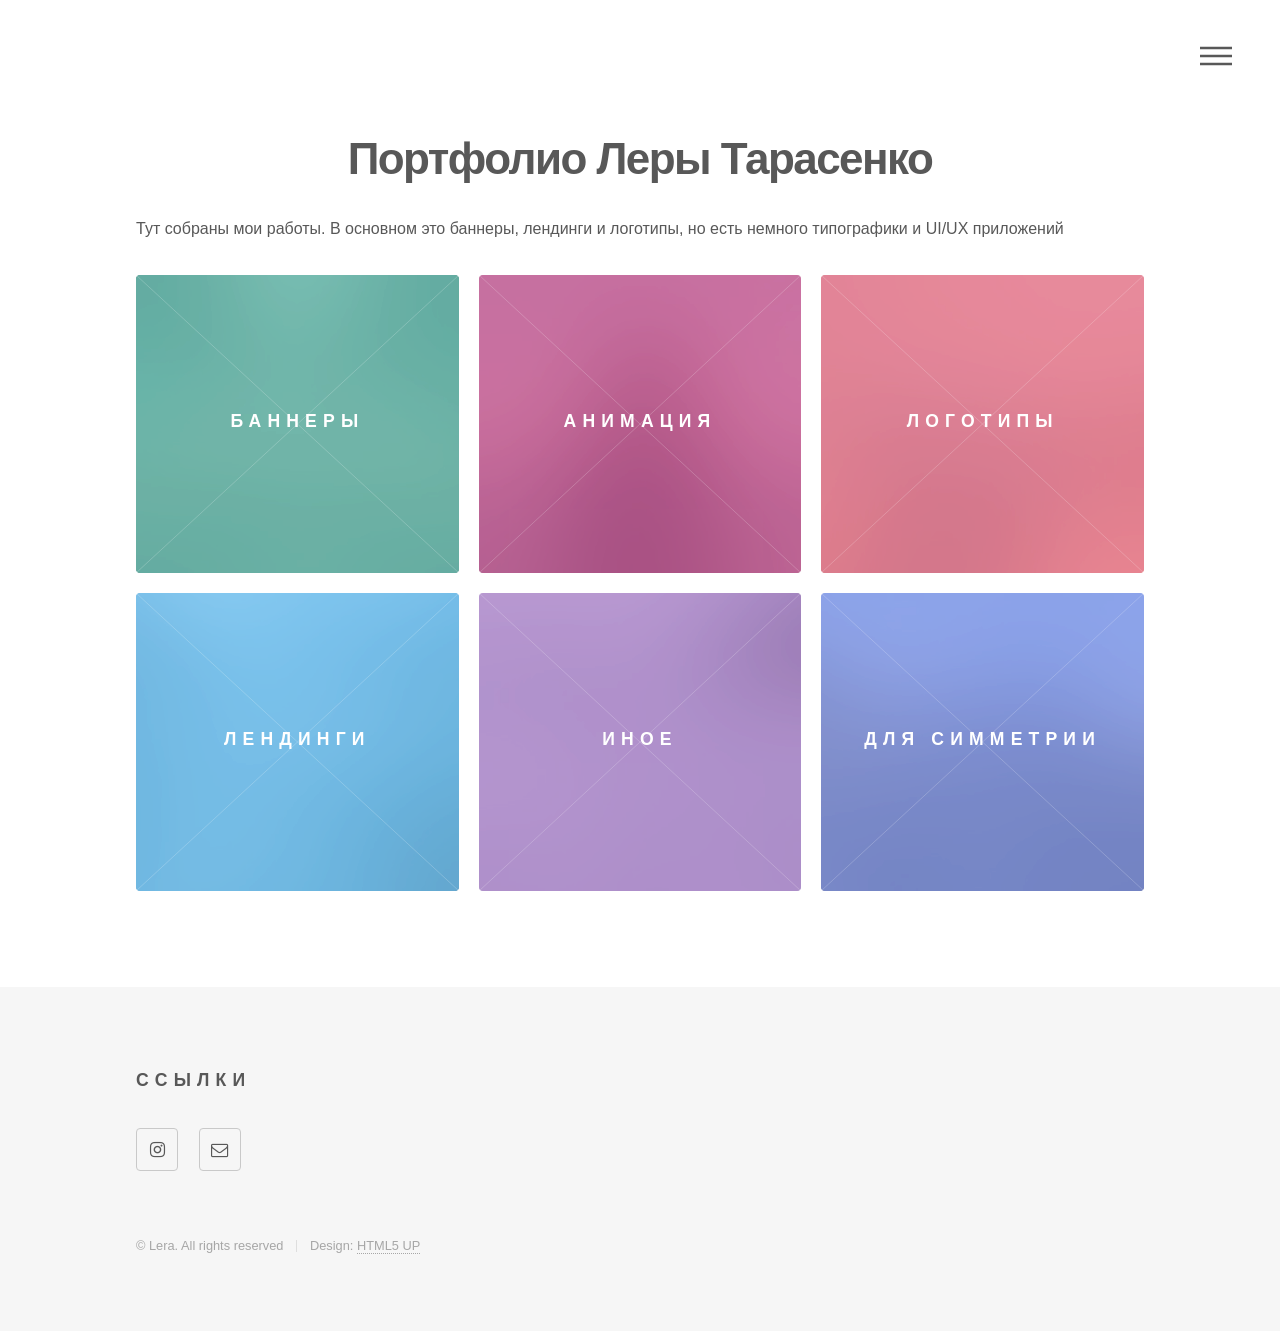
==== commit 8b01d959: "complete logos" ====
--- a/index.html
+++ b/index.html
@@ -6,7 +6,7 @@
 -->
 <html>
 	<head>
-		<title>Phantom by HTML5 UP</title>
+		<title>Портфолио Леры Тарасенко</title>
 		<meta charset="utf-8" />
 		<meta name="viewport" content="width=device-width, initial-scale=1" />
 		<!--[if lte IE 8]><script src="assets/js/ie/html5shiv.js"></script><![endif]-->
@@ -22,11 +22,6 @@
 					<header id="header">
 						<div class="inner">
 
-							<!-- Logo -->
-								<a href="index.html" class="logo">
-									<span class="symbol"><img src="images/logo.svg" alt="" /></span><span class="title">Phantom</span>
-								</a>
-
 							<!-- Nav -->
 								<nav>
 									<ul>
@@ -39,13 +34,13 @@
 
 				<!-- Menu -->
 					<nav id="menu">
-						<h2>Menu</h2>
+						<h2>Меню</h2>
 						<ul>
-							<li><a href="index.html">Home</a></li>
-							<li><a href="generic.html">Ipsum veroeros</a></li>
-							<li><a href="generic.html">Tempus etiam</a></li>
-							<li><a href="generic.html">Consequat dolor</a></li>
-							<li><a href="elements.html">Elements</a></li>
+							<li><a href="banners.html">Баннеры</a></li>
+							<li><a href="animations.html">Анимация</a></li>
+							<li><a href="logos.html">Логотипы</a></li>
+							<li><a href="lendings.html">Лендинги</a></li>
+							<li><a href="other.html">Иное</a></li>
 						</ul>
 					</nav>
 
@@ -53,19 +48,41 @@
 					<div id="main">
 						<div class="inner">
 							<header>
-								<h1>This is Phantom, a free, fully responsive site<br />
-								template designed by <a href="http://html5up.net">HTML5 UP</a>.</h1>
-								<p>Etiam quis viverra lorem, in semper lorem. Sed nisl arcu euismod sit amet nisi euismod sed cursus arcu elementum ipsum arcu vivamus quis venenatis orci lorem ipsum et magna feugiat veroeros aliquam. Lorem ipsum dolor sit amet nullam dolore.</p>
+								<h1>Портфолио Леры Тарасенко</h1>
+								<p>Тут собраны мои работы. В основном это баннеры, лендинги и логотипы, но есть немного типографики и UI/UX приложений</p>
 							</header>
 							<section class="tiles">
+
+								<article class="style3">
+									<span class="image">
+										<img src="images/pic03.jpg" alt="" />
+									</span>
+									<a href="generic.html">
+										<h2>Баннеры</h2>
+										<div class="content">
+											<p>...</p>
+										</div>
+									</a>
+								</article>
+								<article class="style4">
+									<span class="image">
+										<img src="images/pic04.jpg" alt="" />
+									</span>
+									<a href="generic.html">
+										<h2>Анимация</h2>
+										<div class="content">
+											<p>...</p>
+										</div>
+									</a>
+								</article>
 								<article class="style1">
 									<span class="image">
 										<img src="images/pic01.jpg" alt="" />
 									</span>
-									<a href="generic.html">
-										<h2>Magna</h2>
+									<a href="logos.html">
+										<h2>Логотипы</h2>
 										<div class="content">
-											<p>Sed nisl arcu euismod sit amet nisi lorem etiam dolor veroeros et feugiat.</p>
+											<p>...</p>
 										</div>
 									</a>
 								</article>
@@ -74,31 +91,9 @@
 										<img src="images/pic02.jpg" alt="" />
 									</span>
 									<a href="generic.html">
-										<h2>Lorem</h2>
+										<h2>Лендинги</h2>
 										<div class="content">
-											<p>Sed nisl arcu euismod sit amet nisi lorem etiam dolor veroeros et feugiat.</p>
-										</div>
-									</a>
-								</article>
-								<article class="style3">
-									<span class="image">
-										<img src="images/pic03.jpg" alt="" />
-									</span>
-									<a href="generic.html">
-										<h2>Feugiat</h2>
-										<div class="content">
-											<p>Sed nisl arcu euismod sit amet nisi lorem etiam dolor veroeros et feugiat.</p>
-										</div>
-									</a>
-								</article>
-								<article class="style4">
-									<span class="image">
-										<img src="images/pic04.jpg" alt="" />
-									</span>
-									<a href="generic.html">
-										<h2>Tempus</h2>
-										<div class="content">
-											<p>Sed nisl arcu euismod sit amet nisi lorem etiam dolor veroeros et feugiat.</p>
+											<p>...</p>
 										</div>
 									</a>
 								</article>
@@ -107,9 +102,9 @@
 										<img src="images/pic05.jpg" alt="" />
 									</span>
 									<a href="generic.html">
-										<h2>Aliquam</h2>
+										<h2>Иное</h2>
 										<div class="content">
-											<p>Sed nisl arcu euismod sit amet nisi lorem etiam dolor veroeros et feugiat.</p>
+											<p>...</p>
 										</div>
 									</a>
 								</article>
@@ -117,79 +112,14 @@
 									<span class="image">
 										<img src="images/pic06.jpg" alt="" />
 									</span>
-									<a href="generic.html">
-										<h2>Veroeros</h2>
+									<a >
+										<h2>Для симметрии</h2>
 										<div class="content">
-											<p>Sed nisl arcu euismod sit amet nisi lorem etiam dolor veroeros et feugiat.</p>
+											<p>Этот блок добавлен просто для симметрии :)</p>
 										</div>
 									</a>
 								</article>
-								<article class="style2">
-									<span class="image">
-										<img src="images/pic07.jpg" alt="" />
-									</span>
-									<a href="generic.html">
-										<h2>Ipsum</h2>
-										<div class="content">
-											<p>Sed nisl arcu euismod sit amet nisi lorem etiam dolor veroeros et feugiat.</p>
-										</div>
-									</a>
-								</article>
-								<article class="style3">
-									<span class="image">
-										<img src="images/pic08.jpg" alt="" />
-									</span>
-									<a href="generic.html">
-										<h2>Dolor</h2>
-										<div class="content">
-											<p>Sed nisl arcu euismod sit amet nisi lorem etiam dolor veroeros et feugiat.</p>
-										</div>
-									</a>
-								</article>
-								<article class="style1">
-									<span class="image">
-										<img src="images/pic09.jpg" alt="" />
-									</span>
-									<a href="generic.html">
-										<h2>Nullam</h2>
-										<div class="content">
-											<p>Sed nisl arcu euismod sit amet nisi lorem etiam dolor veroeros et feugiat.</p>
-										</div>
-									</a>
-								</article>
-								<article class="style5">
-									<span class="image">
-										<img src="images/pic10.jpg" alt="" />
-									</span>
-									<a href="generic.html">
-										<h2>Ultricies</h2>
-										<div class="content">
-											<p>Sed nisl arcu euismod sit amet nisi lorem etiam dolor veroeros et feugiat.</p>
-										</div>
-									</a>
-								</article>
-								<article class="style6">
-									<span class="image">
-										<img src="images/pic11.jpg" alt="" />
-									</span>
-									<a href="generic.html">
-										<h2>Dictum</h2>
-										<div class="content">
-											<p>Sed nisl arcu euismod sit amet nisi lorem etiam dolor veroeros et feugiat.</p>
-										</div>
-									</a>
-								</article>
-								<article class="style4">
-									<span class="image">
-										<img src="images/pic12.jpg" alt="" />
-									</span>
-									<a href="generic.html">
-										<h2>Pretium</h2>
-										<div class="content">
-											<p>Sed nisl arcu euismod sit amet nisi lorem etiam dolor veroeros et feugiat.</p>
-										</div>
-									</a>
-								</article>
+								 
 							</section>
 						</div>
 					</div>
@@ -197,6 +127,7 @@
 				<!-- Footer -->
 					<footer id="footer">
 						<div class="inner">
+<!--
 							<section>
 								<h2>Get in touch</h2>
 								<form method="post" action="#">
@@ -214,21 +145,29 @@
 									</ul>
 								</form>
 							</section>
+-->
 							<section>
-								<h2>Follow</h2>
+								<h2>Ссылки</h2>
 								<ul class="icons">
+
+<!--
 									<li><a href="#" class="icon style2 fa-twitter"><span class="label">Twitter</span></a></li>
 									<li><a href="#" class="icon style2 fa-facebook"><span class="label">Facebook</span></a></li>
-									<li><a href="#" class="icon style2 fa-instagram"><span class="label">Instagram</span></a></li>
+-->
+
+									<li><a href="https://www.instagram.com/valeravolodevna/" class="icon style2 fa-instagram" target="_blank"><span class="label">Instagram</span></a></li>
+<!--
+
 									<li><a href="#" class="icon style2 fa-dribbble"><span class="label">Dribbble</span></a></li>
 									<li><a href="#" class="icon style2 fa-github"><span class="label">GitHub</span></a></li>
 									<li><a href="#" class="icon style2 fa-500px"><span class="label">500px</span></a></li>
 									<li><a href="#" class="icon style2 fa-phone"><span class="label">Phone</span></a></li>
-									<li><a href="#" class="icon style2 fa-envelope-o"><span class="label">Email</span></a></li>
+-->
+									<li><a href="mailto:valeravolodevna@gmail.com" class="icon style2 fa-envelope-o"><span class="label">Email</span></a></li>
 								</ul>
 							</section>
 							<ul class="copyright">
-								<li>&copy; Untitled. All rights reserved</li><li>Design: <a href="http://html5up.net">HTML5 UP</a></li>
+								<li>&copy; Lera. All rights reserved</li><li>Design: <a href="http://html5up.net">HTML5 UP</a></li>
 							</ul>
 						</div>
 					</footer>
--- a/assets/css/main.css
+++ b/assets/css/main.css
@@ -1,6 +1,4 @@
 @import url(font-awesome.min.css);
-@import url("https://fonts.googleapis.com/css?family=Source+Sans+Pro:300,700,900");
-
 /*
 	Phantom by HTML5 UP
 	html5up.net | @ajlkn
@@ -1641,7 +1639,7 @@
 
 	body, input, select, textarea {
 		color: #585858;
-		font-family: "Source Sans Pro", Helvetica, sans-serif;
+		font-family: Helvetica neue, Helvetica, sans-serif;
 		font-size: 16pt;
 		font-weight: 300;
 		line-height: 1.75;
@@ -1692,6 +1690,7 @@
 
 	h1 {
 		font-size: 2.75em;
+        text-align: center;
 		font-weight: 700;
 		line-height: 1.3;
 		margin: 0 0 1em 0;
@@ -3353,4 +3352,18 @@
 				padding: 0 1.25em;
 			}
 
-		}+		}
+
+.style_center span img {
+    max-width: 50%;
+    margin-left: auto;
+    margin-right: auto;
+}
+
+.style_center p {
+    text-align: center
+}
+
+.style_center {
+    margin-bottom: 5em;
+}
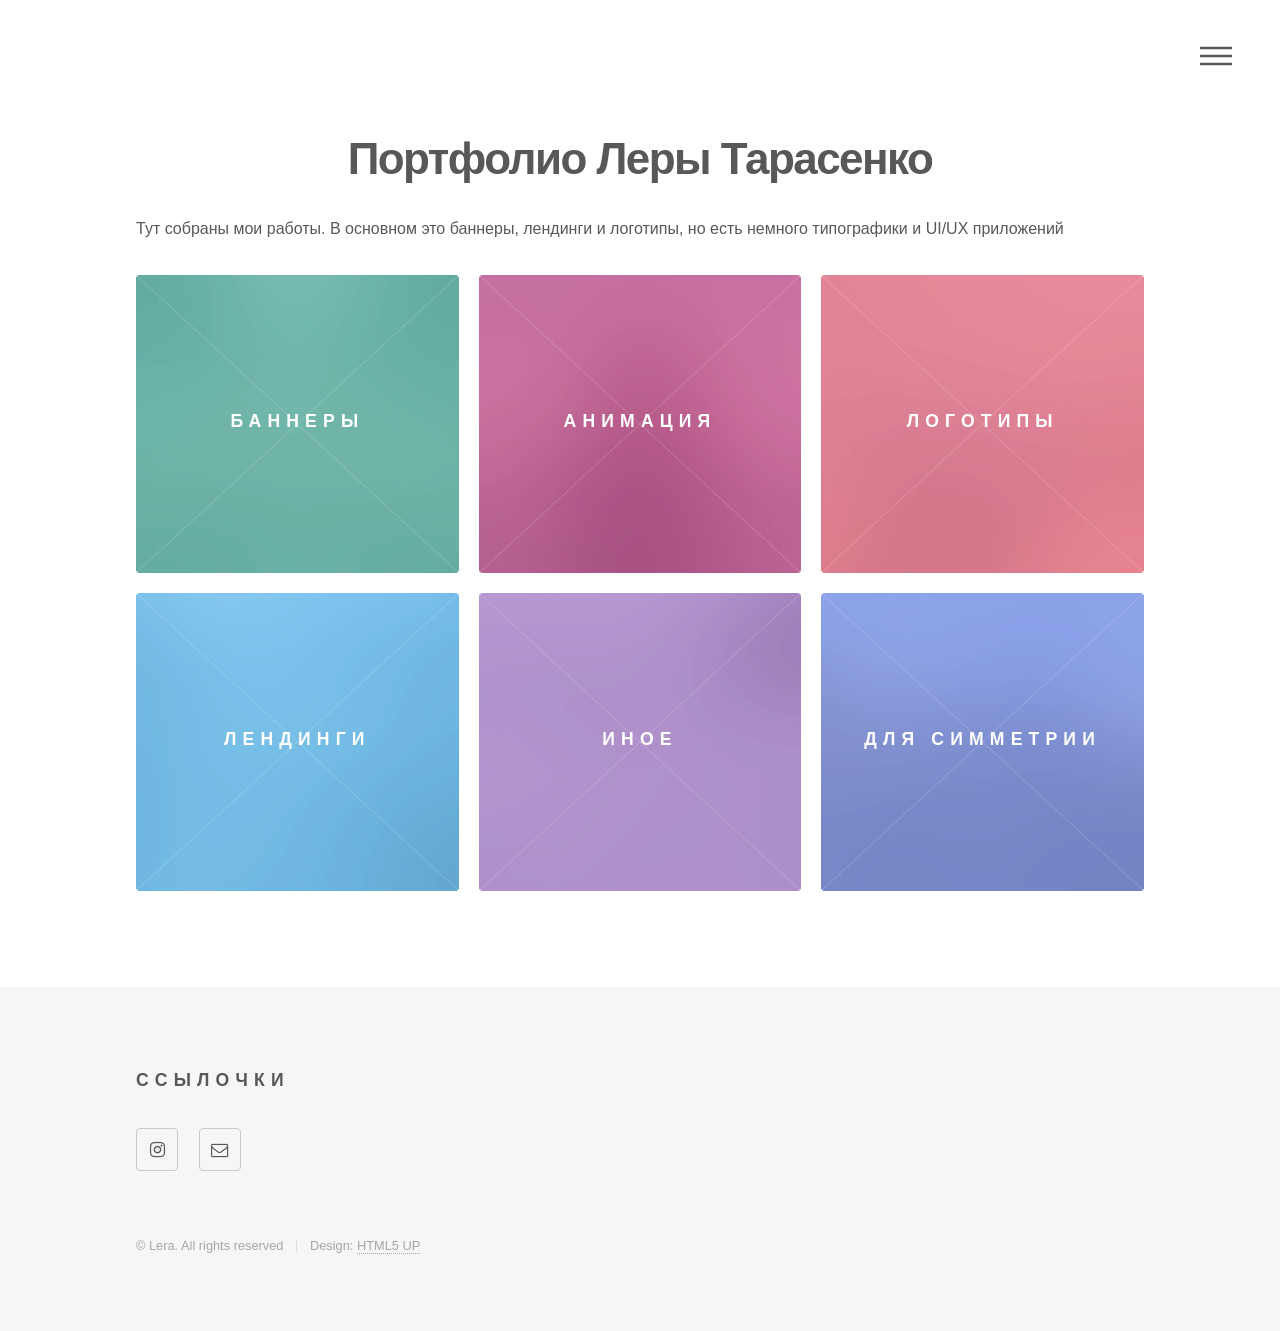
==== commit f1af6e89: "Add banners" ====
--- a/index.html
+++ b/index.html
@@ -57,7 +57,7 @@
 									<span class="image">
 										<img src="images/pic03.jpg" alt="" />
 									</span>
-									<a href="generic.html">
+									<a href="banners.html">
 										<h2>Баннеры</h2>
 										<div class="content">
 											<p>...</p>
@@ -68,7 +68,7 @@
 									<span class="image">
 										<img src="images/pic04.jpg" alt="" />
 									</span>
-									<a href="generic.html">
+									<a href="animations.html">
 										<h2>Анимация</h2>
 										<div class="content">
 											<p>...</p>
@@ -90,7 +90,7 @@
 									<span class="image">
 										<img src="images/pic02.jpg" alt="" />
 									</span>
-									<a href="generic.html">
+									<a href="lendings.html">
 										<h2>Лендинги</h2>
 										<div class="content">
 											<p>...</p>
@@ -101,7 +101,7 @@
 									<span class="image">
 										<img src="images/pic05.jpg" alt="" />
 									</span>
-									<a href="generic.html">
+									<a href="other.html">
 										<h2>Иное</h2>
 										<div class="content">
 											<p>...</p>
@@ -147,7 +147,7 @@
 							</section>
 -->
 							<section>
-								<h2>Ссылки</h2>
+								<h2>Ссылочки</h2>
 								<ul class="icons">
 
 <!--
--- a/assets/css/main.css
+++ b/assets/css/main.css
@@ -3360,6 +3360,12 @@
     margin-right: auto;
 }
 
+.style_center span iframe {
+    max-width: 50%;
+    margin-left: auto;
+    margin-right: auto;
+}
+
 .style_center p {
     text-align: center
 }
